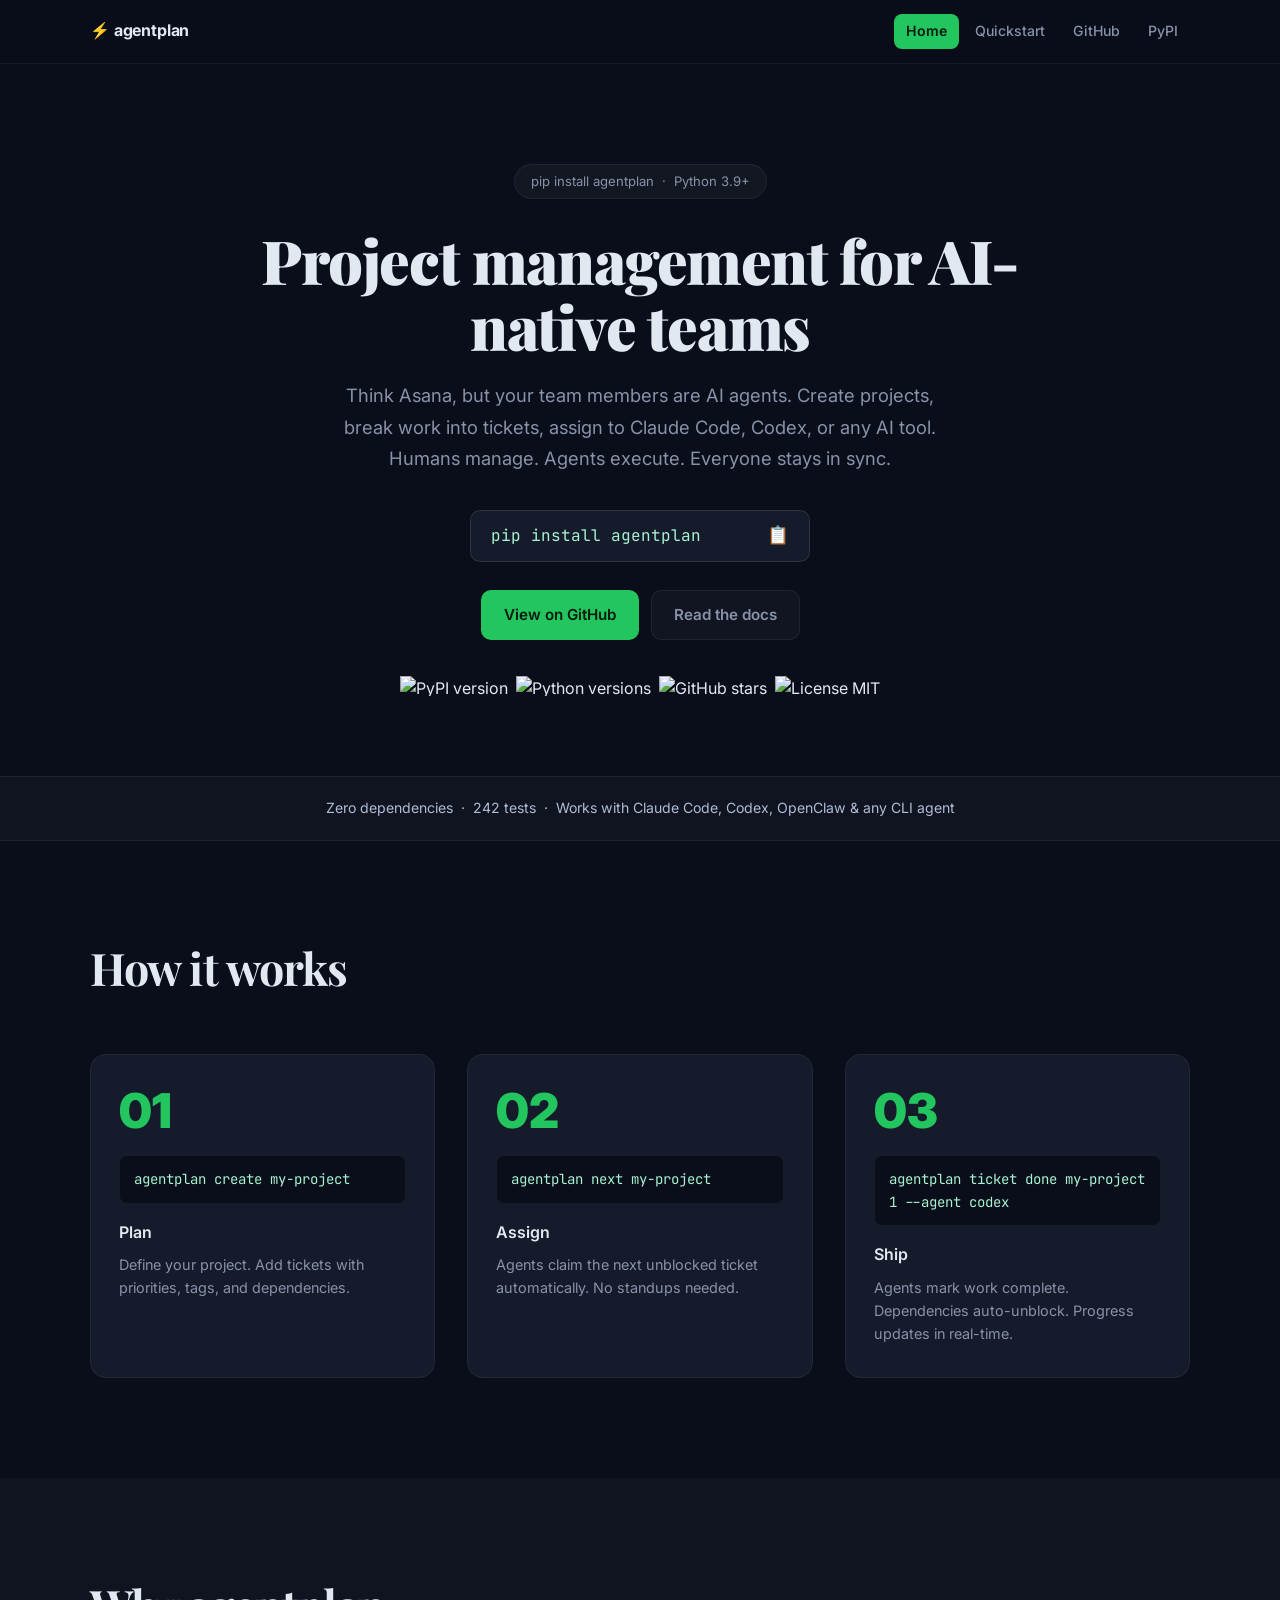
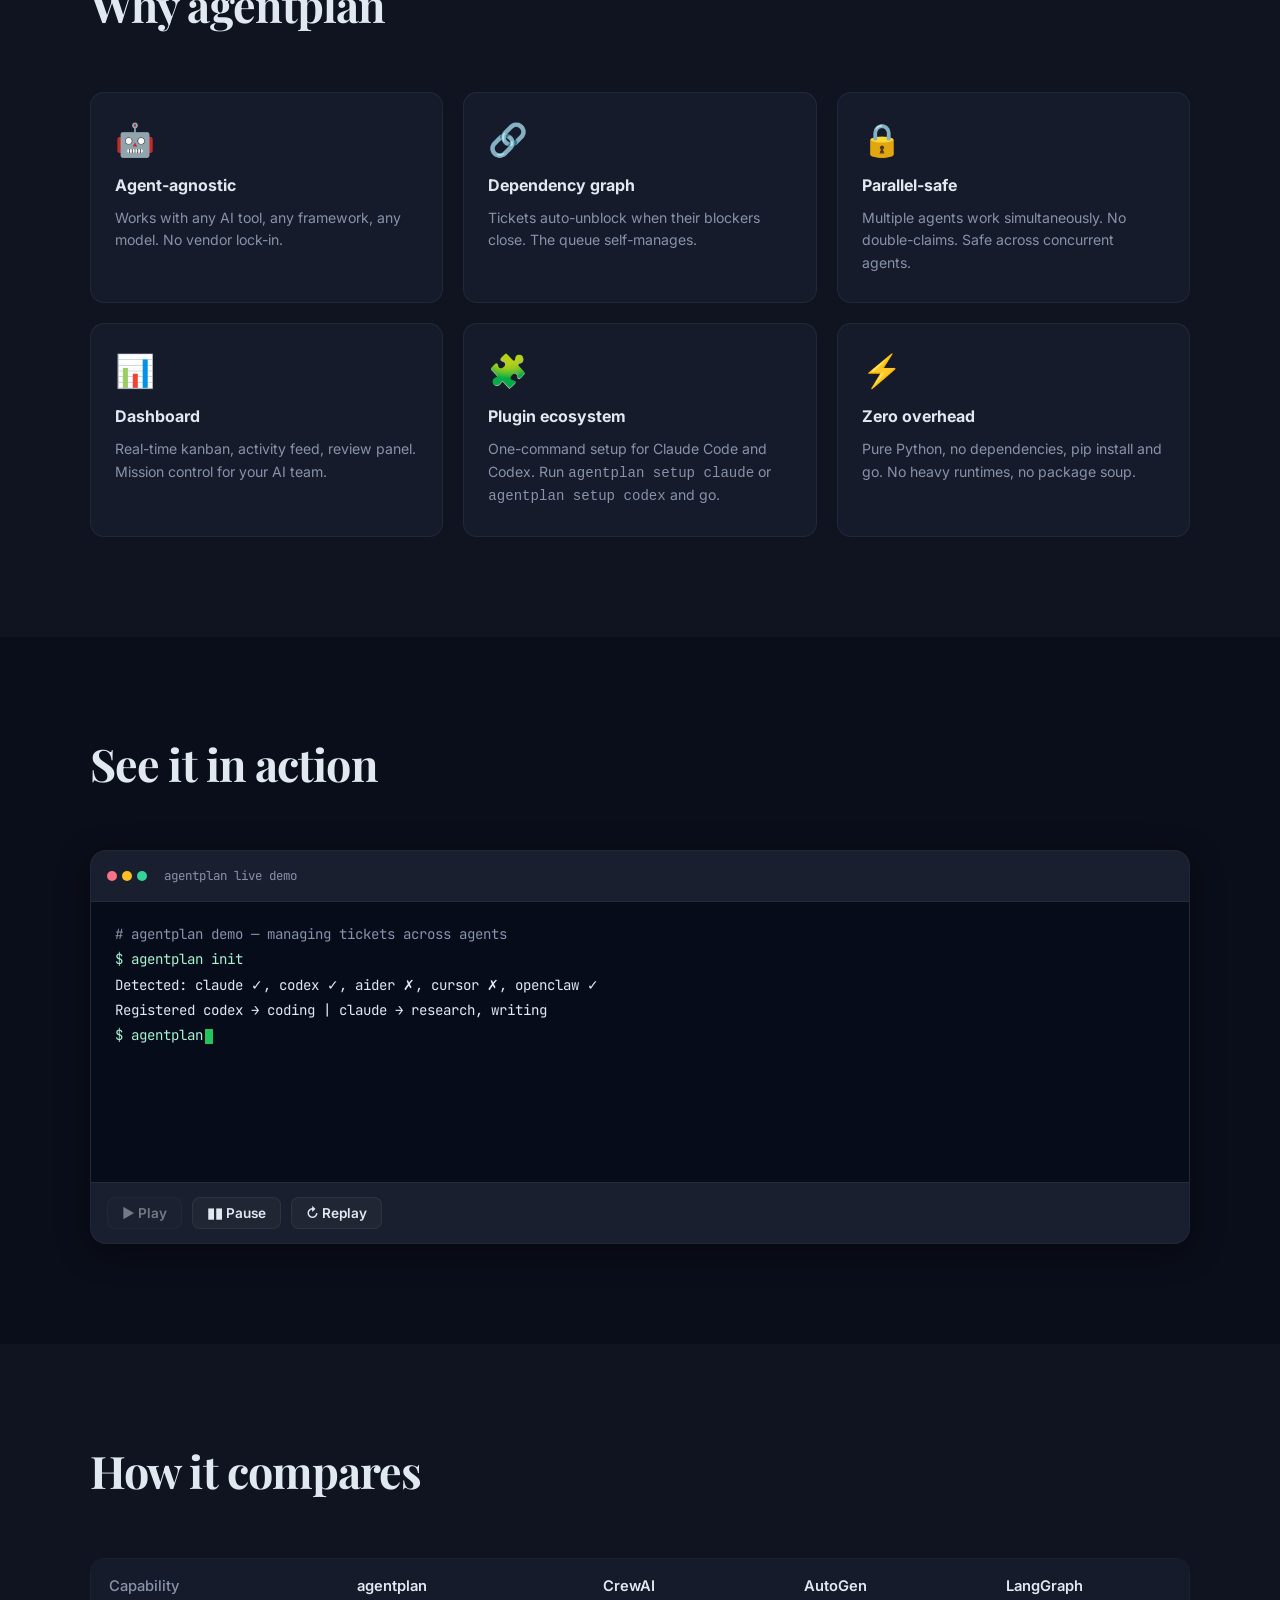
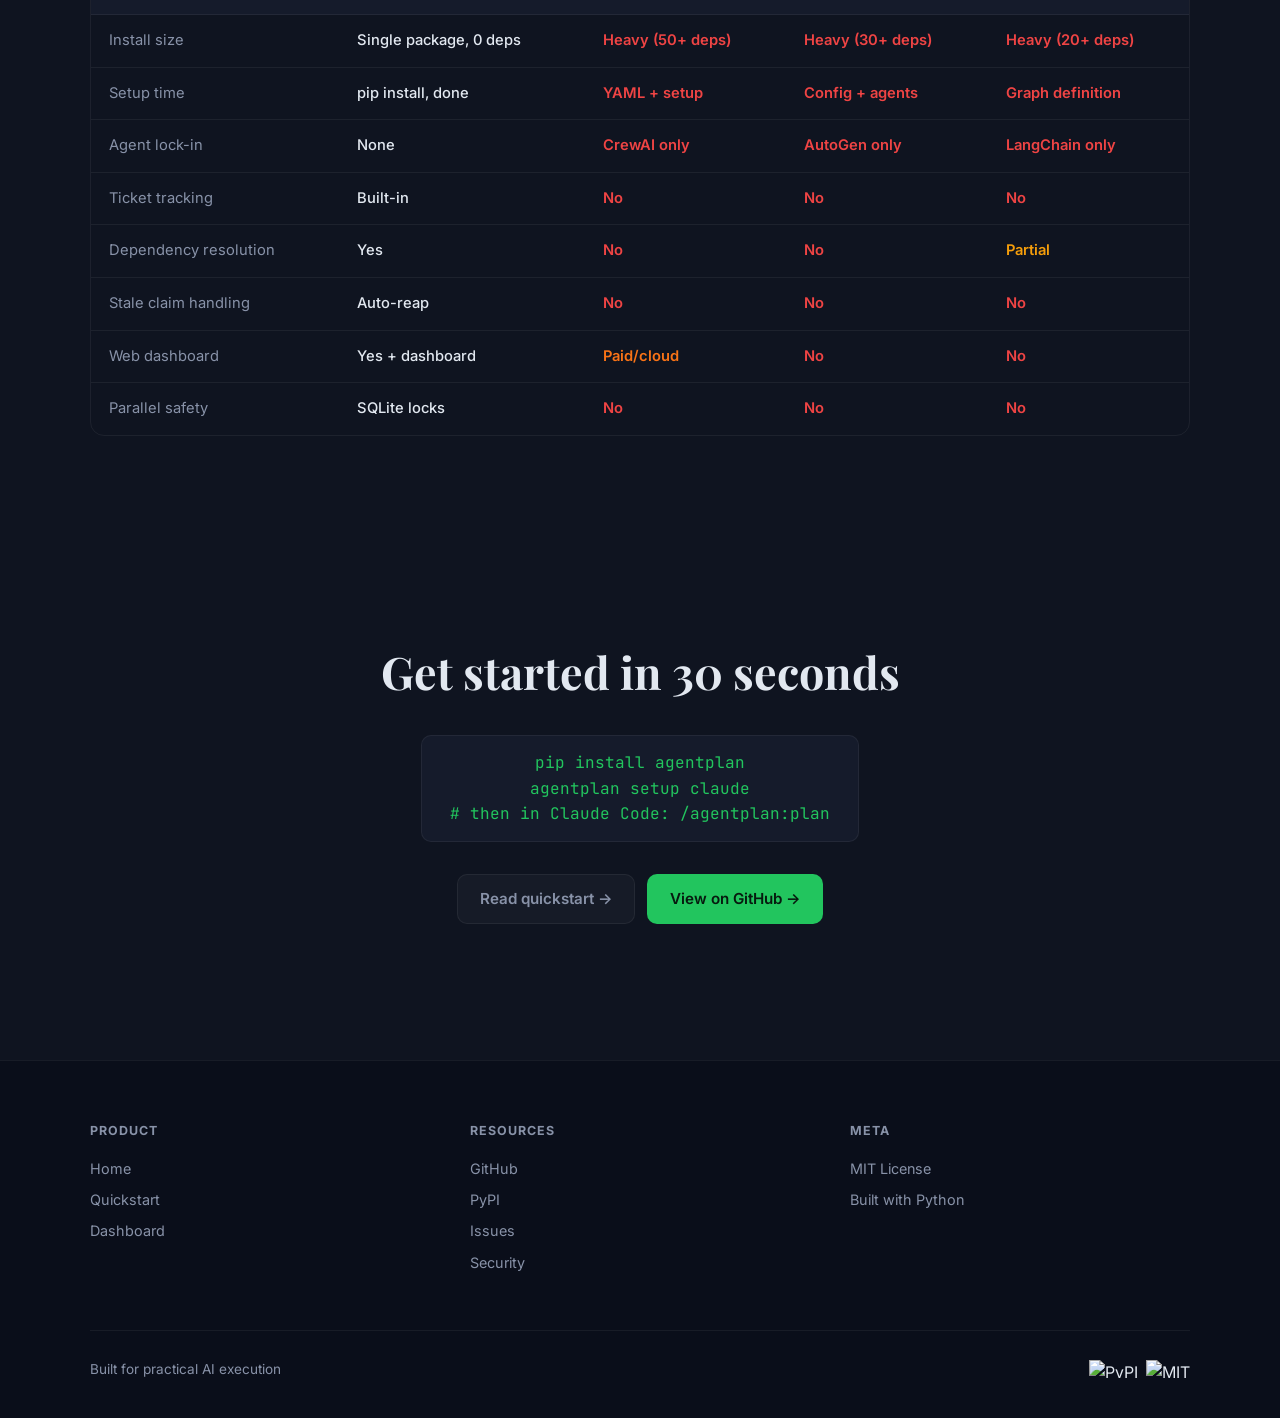
==== docs/index.html @ 111fb992 "docs: remove CI/CD, Dashboard standalone, and Security sections Tighten homepage by removing Ship to" ====
<!doctype html>
<html lang="en">
<head>
  <meta charset="UTF-8" />
  <meta name="viewport" content="width=device-width, initial-scale=1.0" />
  <title>agentplan — Project management for AI-native teams</title>
  <meta name="description" content="Think Asana, but your team members are AI agents. Create projects, break work into tickets, assign to Claude Code, Codex, or any AI tool. Humans manage. Agents execute." />
  <link rel="preconnect" href="https://fonts.googleapis.com" />
  <link rel="preconnect" href="https://fonts.gstatic.com" crossorigin />
  <link href="https://fonts.googleapis.com/css2?family=Playfair+Display:wght@700;900&family=Inter:wght@400;500;600;700&family=JetBrains+Mono:wght@400;500&display=swap" rel="stylesheet" />
  <style>
    :root {
      --bg: #0a0e1a;
      --bg-alt: #0f1420;
      --panel: #151b2b;
      --text: #e2e8f0;
      --muted: #8892a8;
      --accent: #22c55e;
      --accent-2: #3b82f6;
      --border: rgba(255,255,255,0.06);
      --shadow: 0 8px 32px rgba(0,0,0,0.4);
    }
    * { box-sizing: border-box; margin: 0; padding: 0; }
    html { scroll-padding-top: 64px; scroll-behavior: smooth; }
    body { font-family: 'Inter', ui-sans-serif, sans-serif; background: var(--bg); color: var(--text); line-height: 1.6; }
    a { color: inherit; text-decoration: none; }
    .container { width: min(1100px, 92vw); margin: 0 auto; }

    /* NAV */
    .top-nav { position: sticky; top: 0; z-index: 50; backdrop-filter: blur(12px); background: rgba(10,14,26,0.85); border-bottom: 1px solid var(--border); }
    .top-nav .container { display: flex; align-items: center; justify-content: space-between; padding: 14px 0; }
    .brand { font-family: 'Inter', ui-sans-serif, sans-serif; font-weight: 700; font-size: 1rem; letter-spacing: -0.01em; color: var(--text); }
    .nav-links { display: flex; align-items: center; gap: 4px; }
    .nav-link { font-family: 'Inter', ui-sans-serif, sans-serif; color: var(--muted); font-size: 0.88rem; font-weight: 500; padding: 6px 12px; border-radius: 8px; transition: color 0.2s, background 0.2s; }
    .nav-link:hover { color: var(--text); background: rgba(255,255,255,0.04); }
    .nav-link.is-active { color: #071a0f; background: var(--accent); font-weight: 600; }

    /* HERO */
    .hero { background: var(--bg); padding: 100px 0 80px; text-align: center; }
    .eyebrow { display: inline-block; font-family: 'Inter', ui-sans-serif, sans-serif; font-size: 0.82rem; color: var(--muted); background: rgba(255,255,255,0.04); border: 1px solid var(--border); border-radius: 999px; padding: 6px 16px; margin-bottom: 28px; }
    .hero h1 { font-family: 'Playfair Display', Georgia, serif; font-size: clamp(2.4rem, 5.5vw, 3.8rem); font-weight: 900; line-height: 1.1; letter-spacing: -0.02em; max-width: 800px; margin: 0 auto 20px; }
    .hero .lead { font-size: clamp(1rem, 2vw, 1.15rem); color: var(--muted); max-width: 620px; margin: 0 auto 36px; line-height: 1.7; }
    .actions { display: flex; gap: 12px; justify-content: center; flex-wrap: wrap; margin-bottom: 36px; }
    .btn { font-family: 'Inter', ui-sans-serif, sans-serif; display: inline-flex; align-items: center; gap: 8px; padding: 12px 22px; border-radius: 10px; font-weight: 600; font-size: 0.95rem; border: 1px solid transparent; transition: transform 0.15s, filter 0.15s, background 0.15s; cursor: pointer; }
    .btn-primary { background: var(--accent); color: #071a0f; }
    .btn-primary:hover { transform: translateY(-1px); filter: brightness(1.08); }
    .btn-ghost { border-color: var(--border); color: var(--muted); background: rgba(255,255,255,0.03); }
    .btn-ghost:hover { color: var(--text); border-color: rgba(255,255,255,0.15); }
    .badges { display: flex; gap: 8px; justify-content: center; flex-wrap: wrap; }
    .badges img { height: 20px; }

    /* TRUST BAR */
    .trust-bar { background: var(--bg-alt); border-top: 1px solid var(--border); border-bottom: 1px solid var(--border); padding: 20px 0; text-align: center; }
    .trust-bar p { font-family: 'Inter', ui-sans-serif, sans-serif; color: #b0bcd4; font-size: 0.88rem; }

    /* SECTIONS */
    .section { padding: 100px 0; }
    .section-alt { background: var(--bg-alt); }
    .section-heading { font-family: 'Playfair Display', Georgia, serif; font-size: clamp(2rem, 4vw, 2.8rem); font-weight: 700; line-height: 1.2; letter-spacing: -0.02em; margin-bottom: 60px; }

    /* HOW IT WORKS */
    .steps { display: grid; grid-template-columns: repeat(3, 1fr); gap: 32px; }
    .step { background: var(--panel); border: 1px solid var(--border); border-radius: 16px; padding: 32px 28px 32px; }
    .step-number { font-family: 'Inter', ui-sans-serif, sans-serif; font-size: 3rem; font-weight: 900; color: var(--accent); line-height: 1; margin-bottom: 20px; }
    .step-code { font-family: 'JetBrains Mono', monospace; font-size: 14px; background: var(--bg); border: 1px solid var(--border); border-radius: 8px; padding: 12px 14px; color: #a7f3d0; margin-bottom: 16px; overflow-x: auto; word-break: break-all; }
    .step h3 { font-family: 'Inter', ui-sans-serif, sans-serif; font-size: 1rem; font-weight: 600; margin-bottom: 8px; }
    .step p { font-family: 'Inter', ui-sans-serif, sans-serif; font-size: 0.9rem; color: var(--muted); line-height: 1.6; }

    /* FEATURES */
    .features { display: grid; grid-template-columns: repeat(3, 1fr); gap: 20px; }
    .feature-card { background: var(--panel); border: 1px solid var(--border); border-radius: 14px; padding: 28px 24px; transition: border-color 0.2s; }
    .feature-card:hover { border-color: rgba(255,255,255,0.12); }
    .feature-icon { font-size: 2rem; margin-bottom: 14px; display: block; line-height: 1.2; }
    .feature-card h3 { font-family: 'Inter', ui-sans-serif, sans-serif; font-size: 1rem; font-weight: 700; margin-bottom: 8px; }
    .feature-card p { font-family: 'Inter', ui-sans-serif, sans-serif; font-size: 0.88rem; color: var(--muted); line-height: 1.6; }

    /* CLI BLOCK */
    .cli-block { background: var(--panel); border: 1px solid var(--border); border-radius: 16px; overflow: hidden; box-shadow: var(--shadow); }
    .cli-topbar { display: flex; align-items: center; gap: 7px; padding: 12px 16px; border-bottom: 1px solid var(--border); background: rgba(255,255,255,0.02); }
    .cli-dot { width: 10px; height: 10px; border-radius: 50%; }
    .cli-dot:nth-child(1) { background: #fb7185; }
    .cli-dot:nth-child(2) { background: #fbbf24; }
    .cli-dot:nth-child(3) { background: #34d399; }
    .cli-label { font-family: 'JetBrains Mono', monospace; font-size: 0.78rem; color: var(--muted); margin-left: 4px; }
    .cli-body { padding: 28px 32px; font-family: 'JetBrains Mono', monospace; font-size: 0.88rem; line-height: 1.9; overflow-x: auto; }
    .cli-line { display: block; }
    .cli-prompt { color: var(--accent); }
    .cli-cmd { color: var(--text); }
    .cli-out { color: var(--muted); }
    .cli-success { color: var(--accent); }

    /* TABLE */
    .table-wrap { border: 1px solid var(--border); border-radius: 14px; overflow: hidden; overflow-x: auto; }
    table { font-family: 'Inter', ui-sans-serif, sans-serif; width: 100%; border-collapse: collapse; min-width: 700px; font-size: 0.92rem; }
    thead th { background: var(--panel); padding: 16px 18px; text-align: left; font-weight: 600; color: var(--text); border-bottom: 1px solid var(--border); }
    thead th:first-child { color: var(--muted); font-weight: 500; }
    tbody td { padding: 14px 18px; border-bottom: 1px solid var(--border); color: var(--muted); }
    tbody tr:last-child td { border-bottom: none; }
    tbody td:nth-child(2) { color: var(--text); font-weight: 500; }
    .check { color: #22c55e; font-weight: 700; }
    .cross { color: #ef4444; font-weight: 600; }
    .partial { color: #f59e0b; font-weight: 600; }

    /* CTA */
    .cta-section { background: var(--bg-alt); text-align: center; padding: 100px 0; }
    .cta-section h2 { font-family: 'Playfair Display', Georgia, serif; font-size: clamp(2rem, 4vw, 2.8rem); font-weight: 700; margin-bottom: 28px; }
    .cta-pip { display: inline-block; font-family: 'JetBrains Mono', monospace; font-size: 1rem; background: var(--panel); border: 1px solid var(--border); border-radius: 10px; padding: 14px 28px; color: var(--accent); margin-bottom: 32px; }

    /* FOOTER */
    footer { background: var(--bg); border-top: 1px solid var(--border); padding: 60px 0 40px; }
    .footer-grid { display: grid; grid-template-columns: repeat(3, 1fr); gap: 40px; margin-bottom: 48px; }
    .footer-col h4 { font-family: 'Inter', ui-sans-serif, sans-serif; font-size: 0.78rem; font-weight: 700; color: var(--muted); text-transform: uppercase; letter-spacing: 0.08em; margin-bottom: 16px; }
    .footer-col a { font-family: 'Inter', ui-sans-serif, sans-serif; display: block; font-size: 0.9rem; color: var(--muted); margin-bottom: 8px; transition: color 0.2s; }
    .footer-col a:hover { color: var(--text); }
    .footer-bottom { border-top: 1px solid var(--border); padding-top: 28px; display: flex; align-items: center; justify-content: space-between; flex-wrap: wrap; gap: 16px; }
    .footer-bottom p { font-family: 'Inter', ui-sans-serif, sans-serif; font-size: 0.85rem; color: var(--muted); }
    .footer-badges { display: flex; gap: 8px; flex-wrap: wrap; }
    .footer-badges img { height: 18px; }

    /* TERMINAL */
    .terminal-demo-card { border: 1px solid var(--border); border-radius: 16px; overflow: hidden; background: var(--panel); box-shadow: var(--shadow); }
    .terminal-topbar { display: flex; align-items: center; gap: 8px; padding: 12px 16px; border-bottom: 1px solid var(--border); background: rgba(255,255,255,0.02); }
    .terminal-dots span { width: 10px; height: 10px; border-radius: 50%; display: inline-block; margin-right: 5px; }
    .terminal-dots span:nth-child(1) { background: #fb7185; }
    .terminal-dots span:nth-child(2) { background: #fbbf24; }
    .terminal-dots span:nth-child(3) { background: #34d399; }
    .terminal-label { font-family: 'JetBrains Mono', monospace; font-size: 0.78rem; color: var(--muted); margin-left: 4px; }
    .terminal-screen { min-height: 280px; max-height: 400px; overflow: auto; padding: 20px 24px; font-family: 'JetBrains Mono', monospace; font-size: 0.88rem; line-height: 1.8; background: #070c1b; color: var(--text); }
    .term-line { white-space: pre-wrap; word-break: break-word; }
    .term-command { color: #a7f3d0; }
    .term-output { color: var(--text); }
    .term-muted { color: var(--muted); }
    .cursor { display: inline-block; width: 8px; height: 1.05em; margin-left: 2px; vertical-align: text-bottom; background: var(--accent); animation: blink 1s step-end infinite; }
    @keyframes blink { 50% { opacity: 0; } }
    .demo-controls { display: flex; gap: 10px; padding: 14px 16px; border-top: 1px solid var(--border); background: rgba(255,255,255,0.02); }
    .demo-controls button { border: 1px solid var(--border); background: rgba(255,255,255,0.03); color: var(--text); border-radius: 8px; padding: 7px 14px; font-family: 'Inter', sans-serif; font-size: 0.85rem; font-weight: 600; cursor: pointer; transition: background 0.2s; }
    .demo-controls button:hover { background: rgba(255,255,255,0.07); }
    .demo-controls button[disabled] { opacity: 0.45; cursor: not-allowed; }

    /* RESPONSIVE */
    @media (max-width: 900px) {
      .steps { grid-template-columns: 1fr; }
      .features { grid-template-columns: repeat(2, 1fr); }
      .footer-grid { grid-template-columns: 1fr 1fr; }
    }
    @media (max-width: 640px) {
      .top-nav .container { flex-direction: column; align-items: flex-start; gap: 10px; }
      .features { grid-template-columns: 1fr; }
      .footer-grid { grid-template-columns: 1fr; }
      .btn { width: 100%; justify-content: center; }
      .actions { flex-direction: column; align-items: center; }
      .cli-body { padding: 16px; font-size: 0.78rem; }
    }
  </style>
</head>
<body>

  <nav class="top-nav" aria-label="Primary">
    <div class="container">
      <a class="brand" href="index.html">⚡ agentplan</a>
      <div class="nav-links">
        <a class="nav-link is-active" href="index.html" aria-current="page">Home</a>
        <a class="nav-link" href="quickstart.html">Quickstart</a>
        <a class="nav-link" href="https://github.com/fraction12/agentplan" target="_blank" rel="noopener">GitHub</a>
        <a class="nav-link" href="https://pypi.org/project/agentplan/" target="_blank" rel="noopener">PyPI</a>
      </div>
    </div>
  </nav>

  <section class="hero">
    <div class="container">
      <div class="eyebrow">pip install agentplan &nbsp;·&nbsp; Python 3.9+</div>
      <h1>Project management for AI-native teams</h1>
      <p class="lead">Think Asana, but your team members are AI agents. Create projects, break work into tickets, assign to Claude Code, Codex, or any AI tool. Humans manage. Agents execute. Everyone stays in sync.</p>
      <div class="pip-install-wrap" style="margin: 0 auto 28px; display:inline-flex; align-items:center; background:#151b2b; border:1px solid rgba(255,255,255,0.1); border-radius:10px; padding:12px 20px; gap:14px; font-family:'JetBrains Mono',monospace; font-size:1rem; color:#a7f3d0; max-width:340px; width:100%;">
        <span style="flex:1; text-align:left;">pip install agentplan</span>
        <button onclick="(async()=>{try{await navigator.clipboard.writeText('pip install agentplan');this.innerHTML='✓';setTimeout(()=>this.innerHTML='&#128203;',1500)}catch(e){}})()" title="Copy to clipboard" style="background:none;border:none;cursor:pointer;font-size:1.1rem;color:#8892a8;padding:0;line-height:1;transition:color 0.2s;" onmouseover="this.style.color='#e2e8f0'" onmouseout="this.style.color='#8892a8'">&#128203;</button>
      </div>
      <div class="actions">
        <a class="btn btn-primary" href="https://github.com/fraction12/agentplan" target="_blank" rel="noopener">View on GitHub</a>
        <a class="btn btn-ghost" href="quickstart.html">Read the docs</a>
      </div>
      <div class="badges">
        <img src="https://img.shields.io/pypi/v/agentplan?style=flat-square&color=22c55e" alt="PyPI version" />
        <img src="https://img.shields.io/pypi/pyversions/agentplan?style=flat-square" alt="Python versions" />
        <img src="https://img.shields.io/github/stars/fraction12/agentplan?style=flat-square" alt="GitHub stars" />
        <img src="https://img.shields.io/github/license/fraction12/agentplan?style=flat-square" alt="License MIT" />
      </div>
    </div>
  </section>

  <div class="trust-bar">
    <div class="container">
      <p>Zero dependencies &nbsp;·&nbsp; 242 tests &nbsp;·&nbsp; Works with Claude Code, Codex, OpenClaw &amp; any CLI agent</p>
    </div>
  </div>

  <section class="section">
    <div class="container">
      <h2 class="section-heading">How it works</h2>
      <div class="steps">
        <div class="step">
          <div class="step-number">01</div>
          <div class="step-code">agentplan create my-project</div>
          <h3>Plan</h3>
          <p>Define your project. Add tickets with priorities, tags, and dependencies.</p>
        </div>
        <div class="step">
          <div class="step-number">02</div>
          <div class="step-code">agentplan next my-project</div>
          <h3>Assign</h3>
          <p>Agents claim the next unblocked ticket automatically. No standups needed.</p>
        </div>
        <div class="step">
          <div class="step-number">03</div>
          <div class="step-code">agentplan ticket done my-project 1 --agent codex</div>
          <h3>Ship</h3>
          <p>Agents mark work complete. Dependencies auto-unblock. Progress updates in real-time.</p>
        </div>
      </div>
    </div>
  </section>

  <section class="section section-alt">
    <div class="container">
      <h2 class="section-heading">Why agentplan</h2>
      <div class="features">
        <div class="feature-card">
          <span class="feature-icon">🤖</span>
          <h3>Agent-agnostic</h3>
          <p>Works with any AI tool, any framework, any model. No vendor lock-in.</p>
        </div>
        <div class="feature-card">
          <span class="feature-icon">🔗</span>
          <h3>Dependency graph</h3>
          <p>Tickets auto-unblock when their blockers close. The queue self-manages.</p>
        </div>
        <div class="feature-card">
          <span class="feature-icon">🔒</span>
          <h3>Parallel-safe</h3>
          <p>Multiple agents work simultaneously. No double-claims. Safe across concurrent agents.</p>
        </div>
        <div class="feature-card">
          <span class="feature-icon">📊</span>
          <h3>Dashboard</h3>
          <p>Real-time kanban, activity feed, review panel. Mission control for your AI team.</p>
        </div>
        <div class="feature-card">
          <span class="feature-icon">🧩</span>
          <h3>Plugin ecosystem</h3>
          <p>One-command setup for Claude Code and Codex. Run <code>agentplan setup claude</code> or <code>agentplan setup codex</code> and go.</p>
        </div>
        <div class="feature-card">
          <span class="feature-icon">⚡</span>
          <h3>Zero overhead</h3>
          <p>Pure Python, no dependencies, pip install and go. No heavy runtimes, no package soup.</p>
        </div>
      </div>
    </div>
  </section>

  <section id="demo" class="section">
    <div class="container">
      <h2 class="section-heading">See it in action</h2>
      <div class="terminal-demo-card">
        <div class="terminal-topbar">
          <div class="terminal-dots" aria-hidden="true"><span></span><span></span><span></span></div>
          <span class="terminal-label">agentplan live demo</span>
        </div>
        <div id="demo-terminal" class="terminal-screen" role="log" aria-live="polite" aria-label="Animated terminal demo"></div>
        <div class="demo-controls" aria-label="Terminal demo controls">
          <button id="demo-play" type="button">&#9654; Play</button>
          <button id="demo-pause" type="button" disabled>&#9646;&#9646; Pause</button>
          <button id="demo-replay" type="button">&#8635; Replay</button>
        </div>
      </div>
    </div>
  </section>


  <section class="section section-alt">
    <div class="container">
      <h2 class="section-heading">How it compares</h2>
      <div class="table-wrap">
        <table aria-label="agentplan comparison">
          <thead>
            <tr>
              <th>Capability</th>
              <th>agentplan</th>
              <th>CrewAI</th>
              <th>AutoGen</th>
              <th>LangGraph</th>
            </tr>
          </thead>
          <tbody>
            <tr><td>Install size</td><td class="check">Single package, 0 deps</td><td class="cross">Heavy (50+ deps)</td><td class="cross">Heavy (30+ deps)</td><td class="cross">Heavy (20+ deps)</td></tr>
            <tr><td>Setup time</td><td class="check">pip install, done</td><td class="cross">YAML + setup</td><td class="cross">Config + agents</td><td class="cross">Graph definition</td></tr>
            <tr><td>Agent lock-in</td><td class="check">None</td><td class="cross">CrewAI only</td><td class="cross">AutoGen only</td><td class="cross">LangChain only</td></tr>
            <tr><td>Ticket tracking</td><td class="check">Built-in</td><td class="cross">No</td><td class="cross">No</td><td class="cross">No</td></tr>
            <tr><td>Dependency resolution</td><td class="check">Yes</td><td class="cross">No</td><td class="cross">No</td><td class="partial">Partial</td></tr>
                                    <tr><td>Stale claim handling</td><td class="check">Auto-reap</td><td class="cross">No</td><td class="cross">No</td><td class="cross">No</td></tr>
            <tr><td>Web dashboard</td><td class="check">Yes + dashboard</td><td class="cross" style="color:#f97316">Paid/cloud</td><td class="cross">No</td><td class="cross">No</td></tr>
            <tr><td>Parallel safety</td><td class="check">SQLite locks</td><td class="cross">No</td><td class="cross">No</td><td class="cross">No</td></tr>
          </tbody>
        </table>
      </div>
    </div>
  </section>

  <section class="cta-section">
    <div class="container">
      <h2>Get started in 30 seconds</h2>
      <div class="cta-pip">pip install agentplan<br>agentplan setup claude<br># then in Claude Code: /agentplan:plan</div>
      <div class="actions" style="margin-top:0">
        <a class="btn btn-ghost" href="quickstart.html">Read quickstart &rarr;</a>
        <a class="btn btn-primary" href="https://github.com/fraction12/agentplan" target="_blank" rel="noopener">View on GitHub &rarr;</a>
      </div>
    </div>
  </section>

  <footer>
    <div class="container">
      <div class="footer-grid">
        <div class="footer-col">
          <h4>Product</h4>
          <a href="index.html">Home</a>
          <a href="quickstart.html">Quickstart</a>
          <a href="#dashboard">Dashboard</a>
        </div>
        <div class="footer-col">
          <h4>Resources</h4>
          <a href="https://github.com/fraction12/agentplan" target="_blank" rel="noopener">GitHub</a>
          <a href="https://pypi.org/project/agentplan/" target="_blank" rel="noopener">PyPI</a>
          <a href="https://github.com/fraction12/agentplan/issues" target="_blank" rel="noopener">Issues</a>
          <a href="https://github.com/fraction12/agentplan/blob/main/SECURITY.md" target="_blank" rel="noopener">Security</a>
        </div>
        <div class="footer-col">
          <h4>Meta</h4>
          <a href="https://github.com/fraction12/agentplan/blob/main/LICENSE" target="_blank" rel="noopener">MIT License</a>
          <a href="https://python.org" target="_blank" rel="noopener">Built with Python</a>
        </div>
      </div>
      <div class="footer-bottom">
        <p>Built for practical AI execution</p>
        <div class="footer-badges">
          <img src="https://img.shields.io/pypi/v/agentplan?style=flat-square&color=22c55e&labelColor=151b2b" alt="PyPI" />
          <img src="https://img.shields.io/pypi/l/agentplan?style=flat-square&color=8892a8&labelColor=151b2b" alt="MIT" />
        </div>
      </div>
    </div>
  </footer>

  <script>
    (() => {
      const terminal = document.getElementById('demo-terminal');
      const playBtn  = document.getElementById('demo-play');
      const pauseBtn = document.getElementById('demo-pause');
      const replayBtn = document.getElementById('demo-replay');
      if (!terminal || !playBtn || !pauseBtn || !replayBtn) return;

      const demoSteps = [
        { command: 'agentplan init', output: ['Detected: claude ✓, codex ✓, aider ✗, cursor ✗, openclaw ✓', 'Registered codex → coding | claude → research, writing'] },
        { command: 'agentplan create sprint-1 --ticket "Build API" --ticket "Write tests" --ticket "Research caching"', output: ["Created project 'sprint-1' (sprint-1) with 3 ticket(s)"] },
        { command: 'agentplan ticket edit sprint-1 1 --priority high --tag backend', output: ['Updated ticket #1.'] },
        { command: 'agentplan ticket edit sprint-1 3 --tag research', output: ['Updated ticket #3.'] },
        { command: 'agentplan next sprint-1', output: ['Next ticket: #1 Build API (priority: high)'] },
        { command: 'agentplan claim sprint-1 --agent codex --timeout 30', output: ['▶ Claimed ticket #1: Build API → in-progress (by codex, expires in 30m)'] },
        { command: 'agentplan ticket done sprint-1 1 --agent codex', output: ['✓ Ticket #1: Build API → done (by codex)'], success: true },
        { command: 'agentplan ticket note sprint-1 1 "API merged and validated"', output: ['Added note to ticket #1.'] },
        { command: 'agentplan status sprint-1', output: ['1/3 done, 0 blocked, next: [2] Write tests, [3] Research caching'] },
        { command: 'agentplan issue import sprint-1 --label agentplan --state open', output: ['Imported 3 issues from GitHub → sprint-1'] },
        { command: 'agentplan context sprint-1', output: ['Generated .agentplan.md (1.2KB) — architecture, conventions, verify command'] }
      ];

      const state = { running: false, paused: false, started: false, timer: null, observerFired: false };

      function clearTimer() { if (state.timer) { clearTimeout(state.timer); state.timer = null; } }
      function updateControls() { playBtn.disabled = state.running && !state.paused; pauseBtn.disabled = !state.running || state.paused; }

      function addLine(text, cls) {
        const d = document.createElement('div');
        d.className = 'term-line ' + cls;
        d.textContent = text;
        terminal.appendChild(d);
        terminal.scrollTop = terminal.scrollHeight;
      }

      function setPrompt(txt) {
        let p = terminal.querySelector('.term-prompt');
        if (!p) { p = document.createElement('div'); p.className = 'term-line term-command term-prompt'; terminal.appendChild(p); }
        p.textContent = txt;
        let c = p.querySelector('.cursor');
        if (!c) { c = document.createElement('span'); c.className = 'cursor'; p.appendChild(c); }
        terminal.scrollTop = terminal.scrollHeight;
      }

      function removePrompt() { const p = terminal.querySelector('.term-prompt'); if (p) p.remove(); }
      function wait(ms) { return new Promise(res => { state.timer = setTimeout(() => { state.timer = null; res(); }, ms); }); }

      async function waitWhilePaused() { while (state.paused && state.running) await wait(120); }

      async function typeCommand(cmd) {
        setPrompt('$ ');
        for (const ch of cmd) {
          await waitWhilePaused();
          if (!state.running) return false;
          const p = terminal.querySelector('.term-prompt');
          if (!p) return false;
          const c = p.querySelector('.cursor');
          p.firstChild.textContent += ch;
          if (c) p.appendChild(c);
          await wait(18 + Math.random() * 28);
        }
        await wait(200);
        return true;
      }

      async function runDemo() {
        if (state.running) return;
        state.running = true; state.paused = false; state.started = true;
        updateControls();
        addLine('# agentplan demo — managing tickets across agents', 'term-muted');
        for (const step of demoSteps) {
          await waitWhilePaused();
          if (!state.running) return;
          const ok = await typeCommand(step.command);
          if (!ok) return;
          removePrompt();
          addLine('$ ' + step.command, 'term-command');
          for (const line of step.output) {
            await waitWhilePaused();
            if (!state.running) return;
            await wait(160);
            addLine(line, step.success ? 'term-command' : 'term-output');
          }
          await wait(380);
        }
        setPrompt('$ ');
        state.running = false; state.paused = false;
        updateControls();
      }

      playBtn.addEventListener('click', () => {
        if (state.running && state.paused) { state.paused = false; updateControls(); return; }
        if (!state.running) runDemo();
      });
      pauseBtn.addEventListener('click', () => { if (state.running) { state.paused = true; updateControls(); } });
      replayBtn.addEventListener('click', () => { clearTimer(); state.running = false; state.paused = false; terminal.innerHTML = ''; updateControls(); runDemo(); });

      const obs = new IntersectionObserver(entries => {
        entries.forEach(e => { if (e.isIntersecting && !state.observerFired && !state.started) { state.observerFired = true; runDemo(); } });
      }, { threshold: 0.4 });
      obs.observe(terminal);
      updateControls();
      // Auto-play on load
      setTimeout(() => { if (!state.started) runDemo(); }, 600);
    })();
  </script>
</body>
</html>
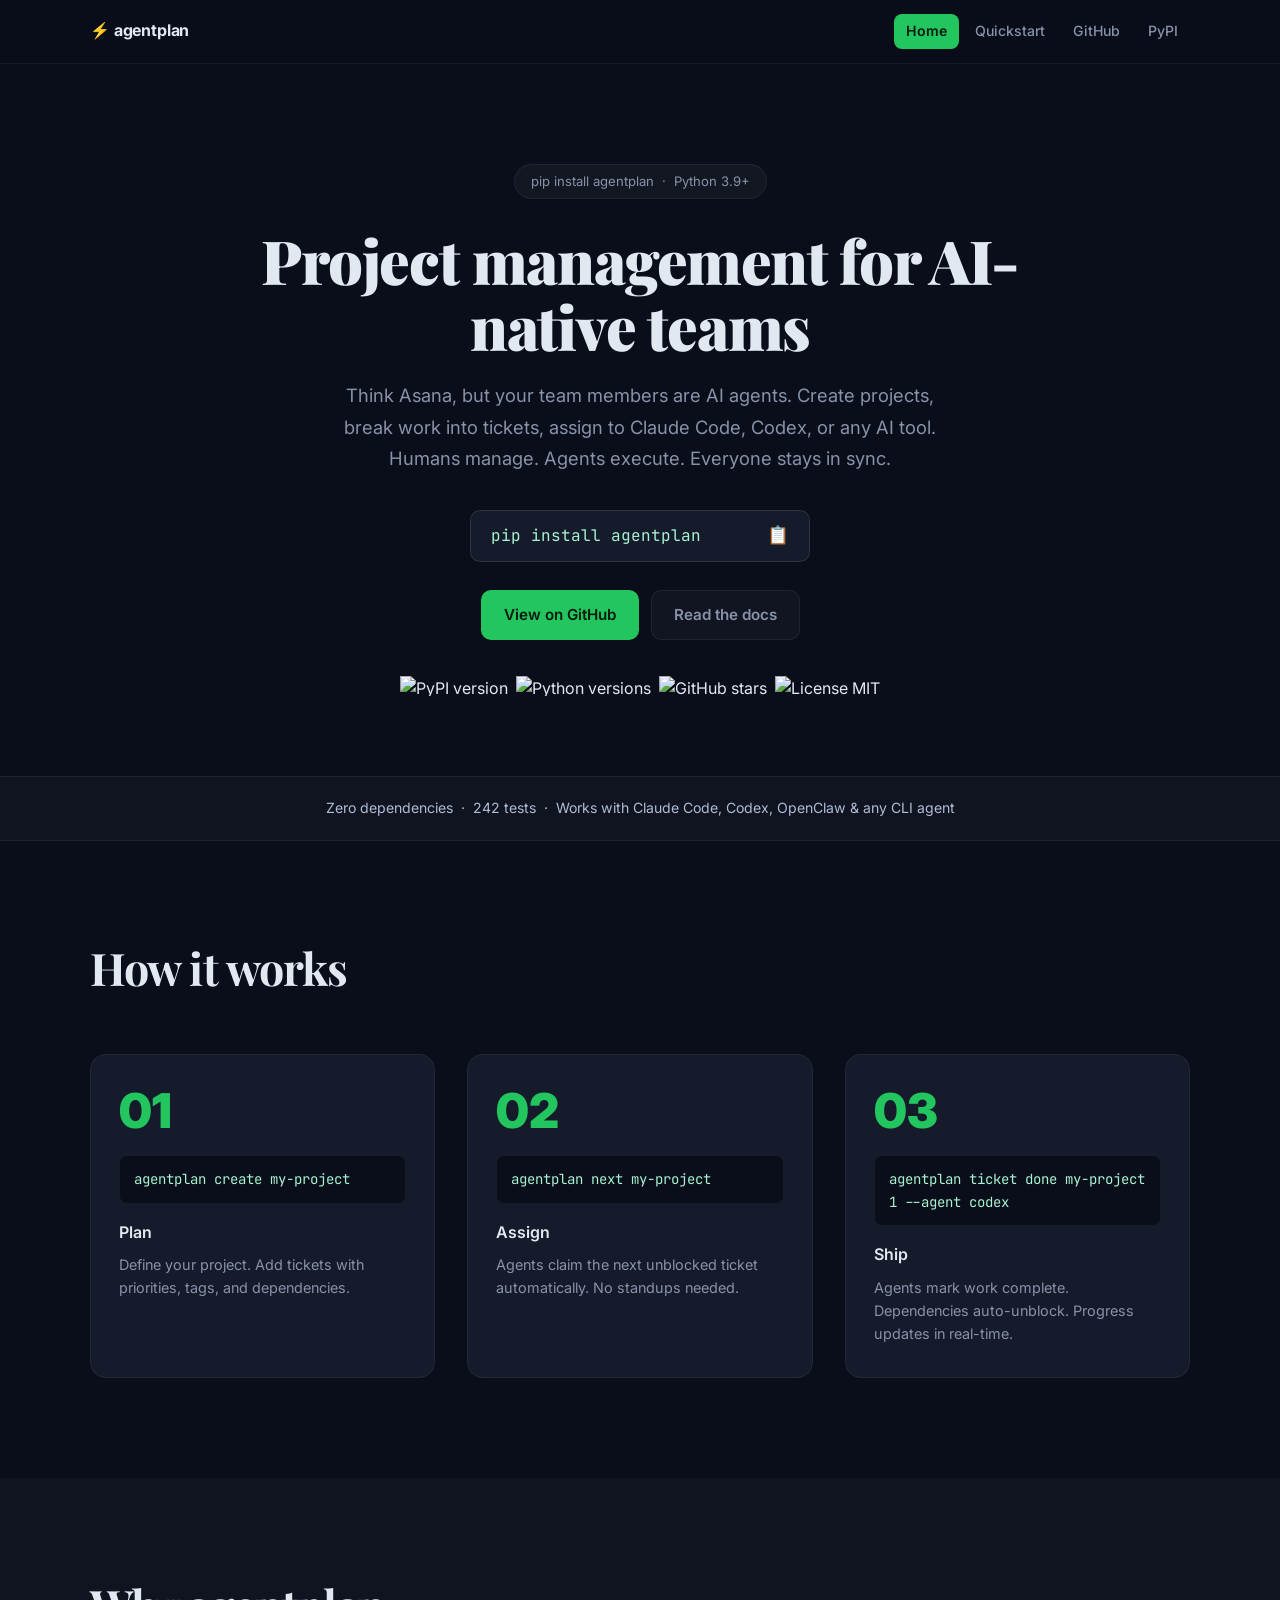
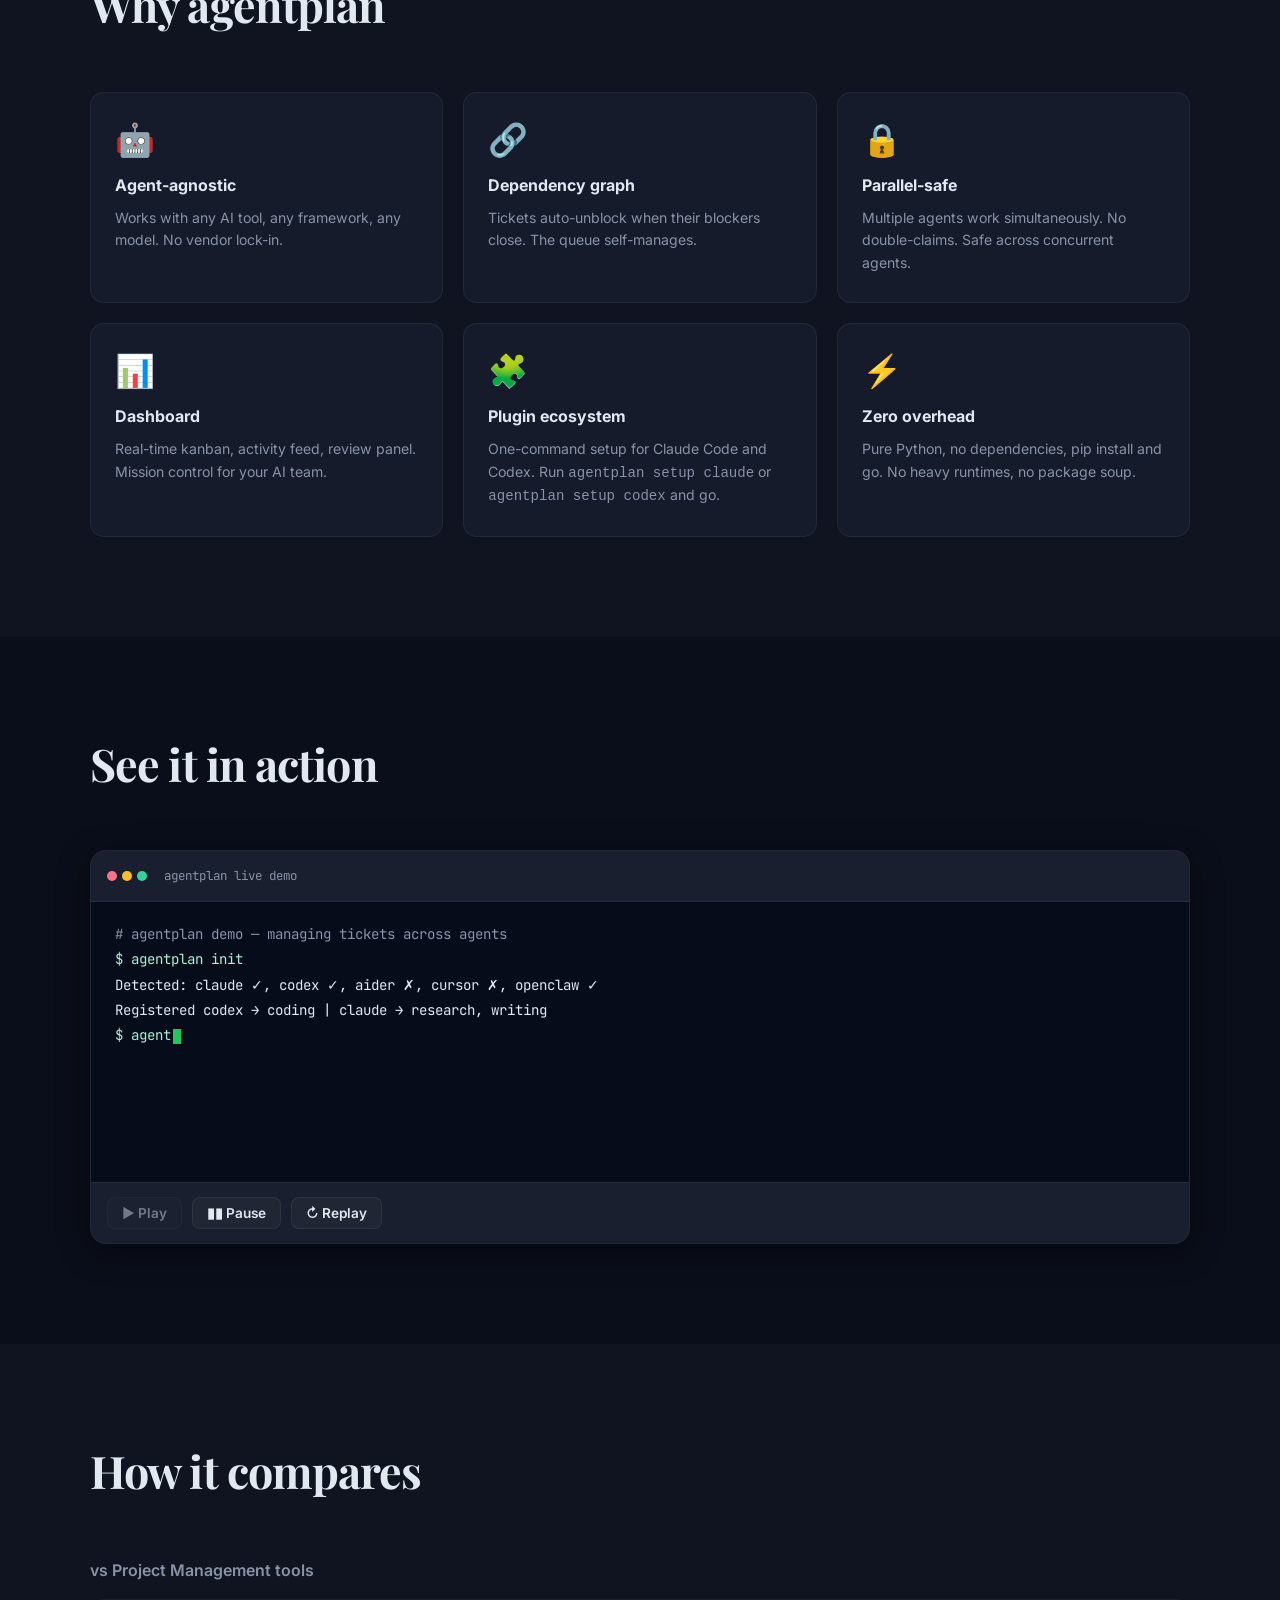
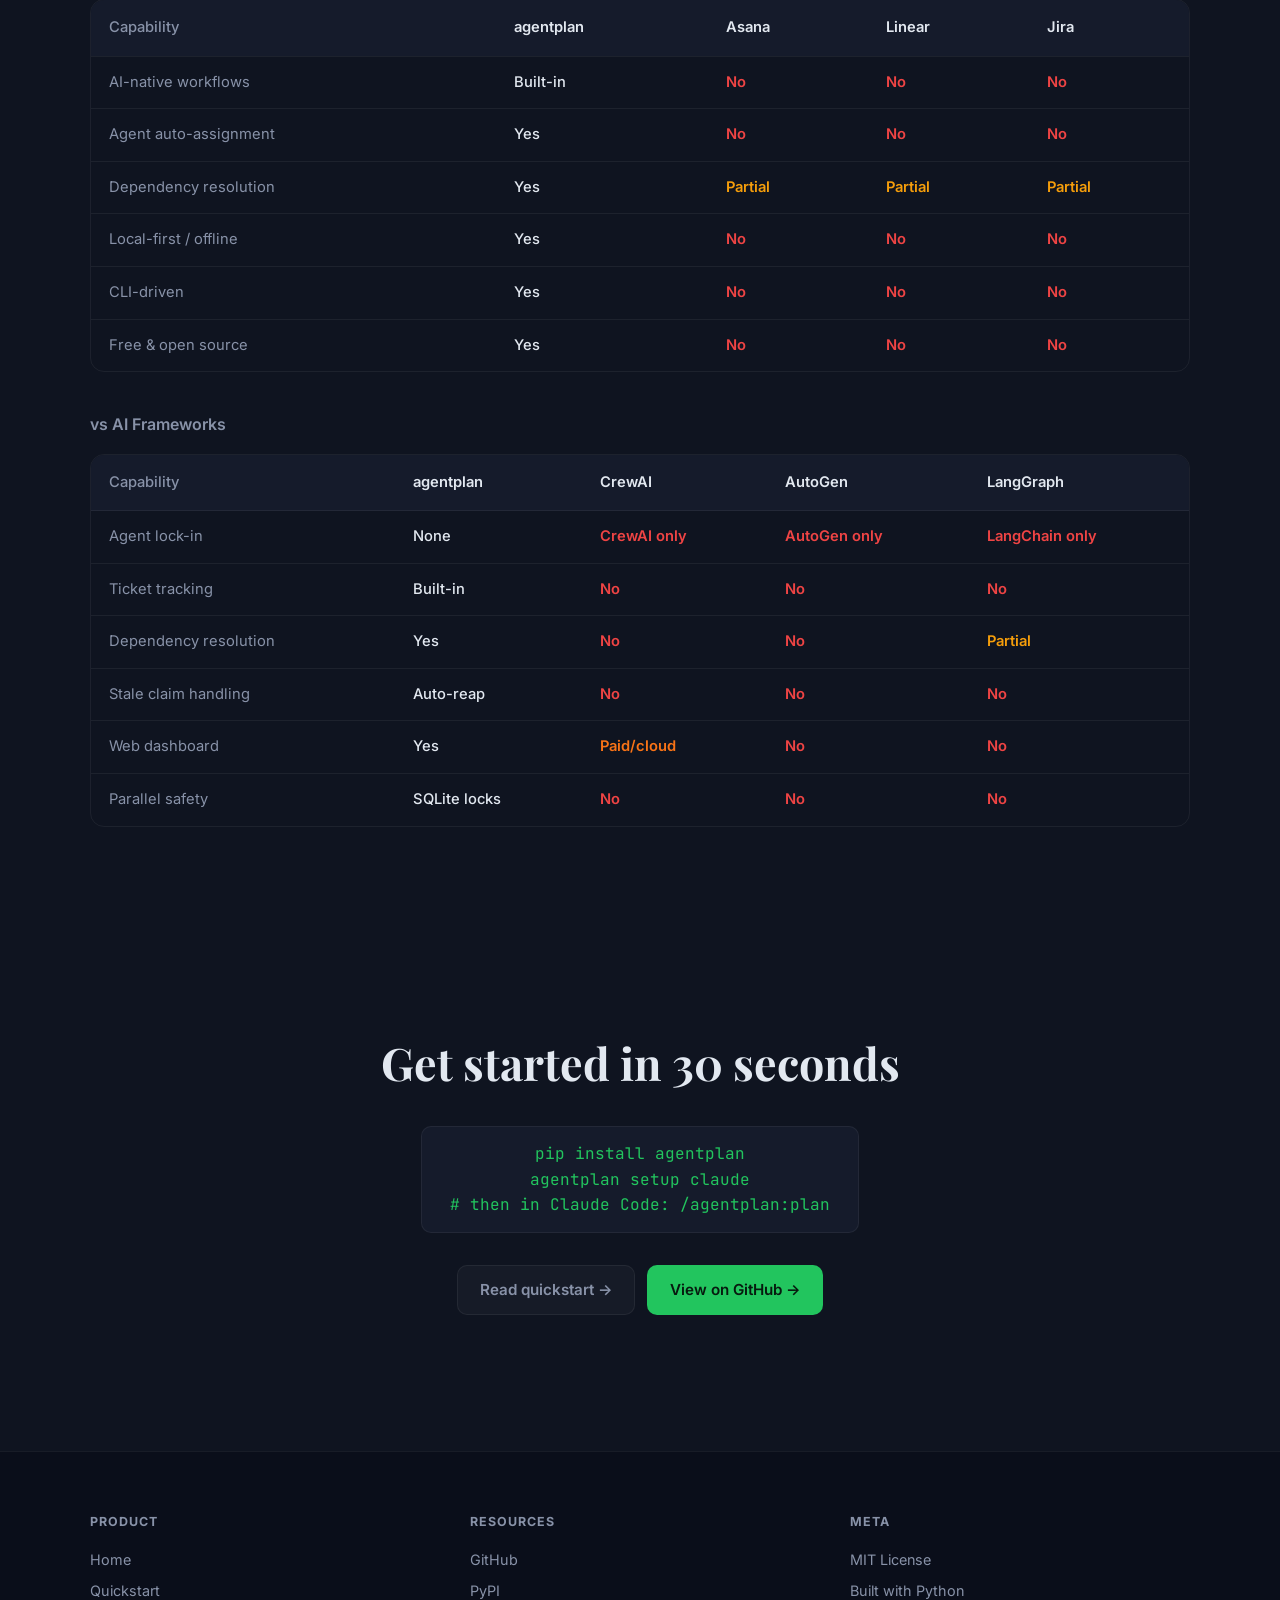
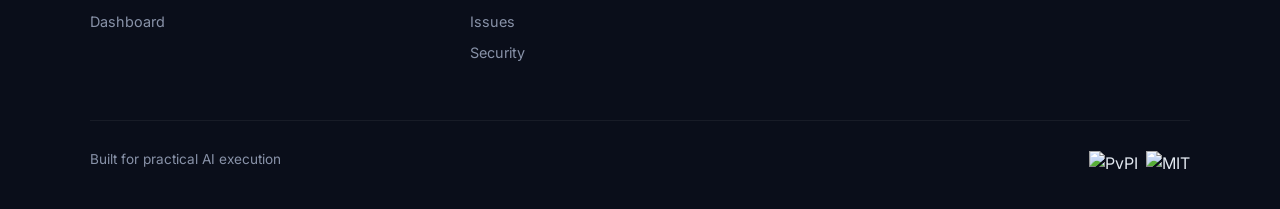
==== commit b8f2c222: "docs: add PM tools comparison table, trim AI frameworks table Add new comparison table vs Asana/Line" ====
--- a/docs/index.html
+++ b/docs/index.html
@@ -281,8 +281,31 @@
   <section class="section section-alt">
     <div class="container">
       <h2 class="section-heading">How it compares</h2>
+      <h3 style="font-family:'Inter',ui-sans-serif,sans-serif;font-size:1rem;font-weight:600;color:var(--muted);margin-bottom:16px;">vs Project Management tools</h3>
+      <div class="table-wrap" style="margin-bottom:40px;">
+        <table aria-label="agentplan vs PM tools">
+          <thead>
+            <tr>
+              <th>Capability</th>
+              <th>agentplan</th>
+              <th>Asana</th>
+              <th>Linear</th>
+              <th>Jira</th>
+            </tr>
+          </thead>
+          <tbody>
+            <tr><td>AI-native workflows</td><td class="check">Built-in</td><td class="cross">No</td><td class="cross">No</td><td class="cross">No</td></tr>
+            <tr><td>Agent auto-assignment</td><td class="check">Yes</td><td class="cross">No</td><td class="cross">No</td><td class="cross">No</td></tr>
+            <tr><td>Dependency resolution</td><td class="check">Yes</td><td class="partial">Partial</td><td class="partial">Partial</td><td class="partial">Partial</td></tr>
+            <tr><td>Local-first / offline</td><td class="check">Yes</td><td class="cross">No</td><td class="cross">No</td><td class="cross">No</td></tr>
+            <tr><td>CLI-driven</td><td class="check">Yes</td><td class="cross">No</td><td class="cross">No</td><td class="cross">No</td></tr>
+            <tr><td>Free &amp; open source</td><td class="check">Yes</td><td class="cross">No</td><td class="cross">No</td><td class="cross">No</td></tr>
+          </tbody>
+        </table>
+      </div>
+      <h3 style="font-family:'Inter',ui-sans-serif,sans-serif;font-size:1rem;font-weight:600;color:var(--muted);margin-bottom:16px;">vs AI Frameworks</h3>
       <div class="table-wrap">
-        <table aria-label="agentplan comparison">
+        <table aria-label="agentplan vs AI frameworks">
           <thead>
             <tr>
               <th>Capability</th>
@@ -293,13 +316,11 @@
             </tr>
           </thead>
           <tbody>
-            <tr><td>Install size</td><td class="check">Single package, 0 deps</td><td class="cross">Heavy (50+ deps)</td><td class="cross">Heavy (30+ deps)</td><td class="cross">Heavy (20+ deps)</td></tr>
-            <tr><td>Setup time</td><td class="check">pip install, done</td><td class="cross">YAML + setup</td><td class="cross">Config + agents</td><td class="cross">Graph definition</td></tr>
             <tr><td>Agent lock-in</td><td class="check">None</td><td class="cross">CrewAI only</td><td class="cross">AutoGen only</td><td class="cross">LangChain only</td></tr>
             <tr><td>Ticket tracking</td><td class="check">Built-in</td><td class="cross">No</td><td class="cross">No</td><td class="cross">No</td></tr>
             <tr><td>Dependency resolution</td><td class="check">Yes</td><td class="cross">No</td><td class="cross">No</td><td class="partial">Partial</td></tr>
-                                    <tr><td>Stale claim handling</td><td class="check">Auto-reap</td><td class="cross">No</td><td class="cross">No</td><td class="cross">No</td></tr>
-            <tr><td>Web dashboard</td><td class="check">Yes + dashboard</td><td class="cross" style="color:#f97316">Paid/cloud</td><td class="cross">No</td><td class="cross">No</td></tr>
+            <tr><td>Stale claim handling</td><td class="check">Auto-reap</td><td class="cross">No</td><td class="cross">No</td><td class="cross">No</td></tr>
+            <tr><td>Web dashboard</td><td class="check">Yes</td><td class="cross" style="color:#f97316">Paid/cloud</td><td class="cross">No</td><td class="cross">No</td></tr>
             <tr><td>Parallel safety</td><td class="check">SQLite locks</td><td class="cross">No</td><td class="cross">No</td><td class="cross">No</td></tr>
           </tbody>
         </table>
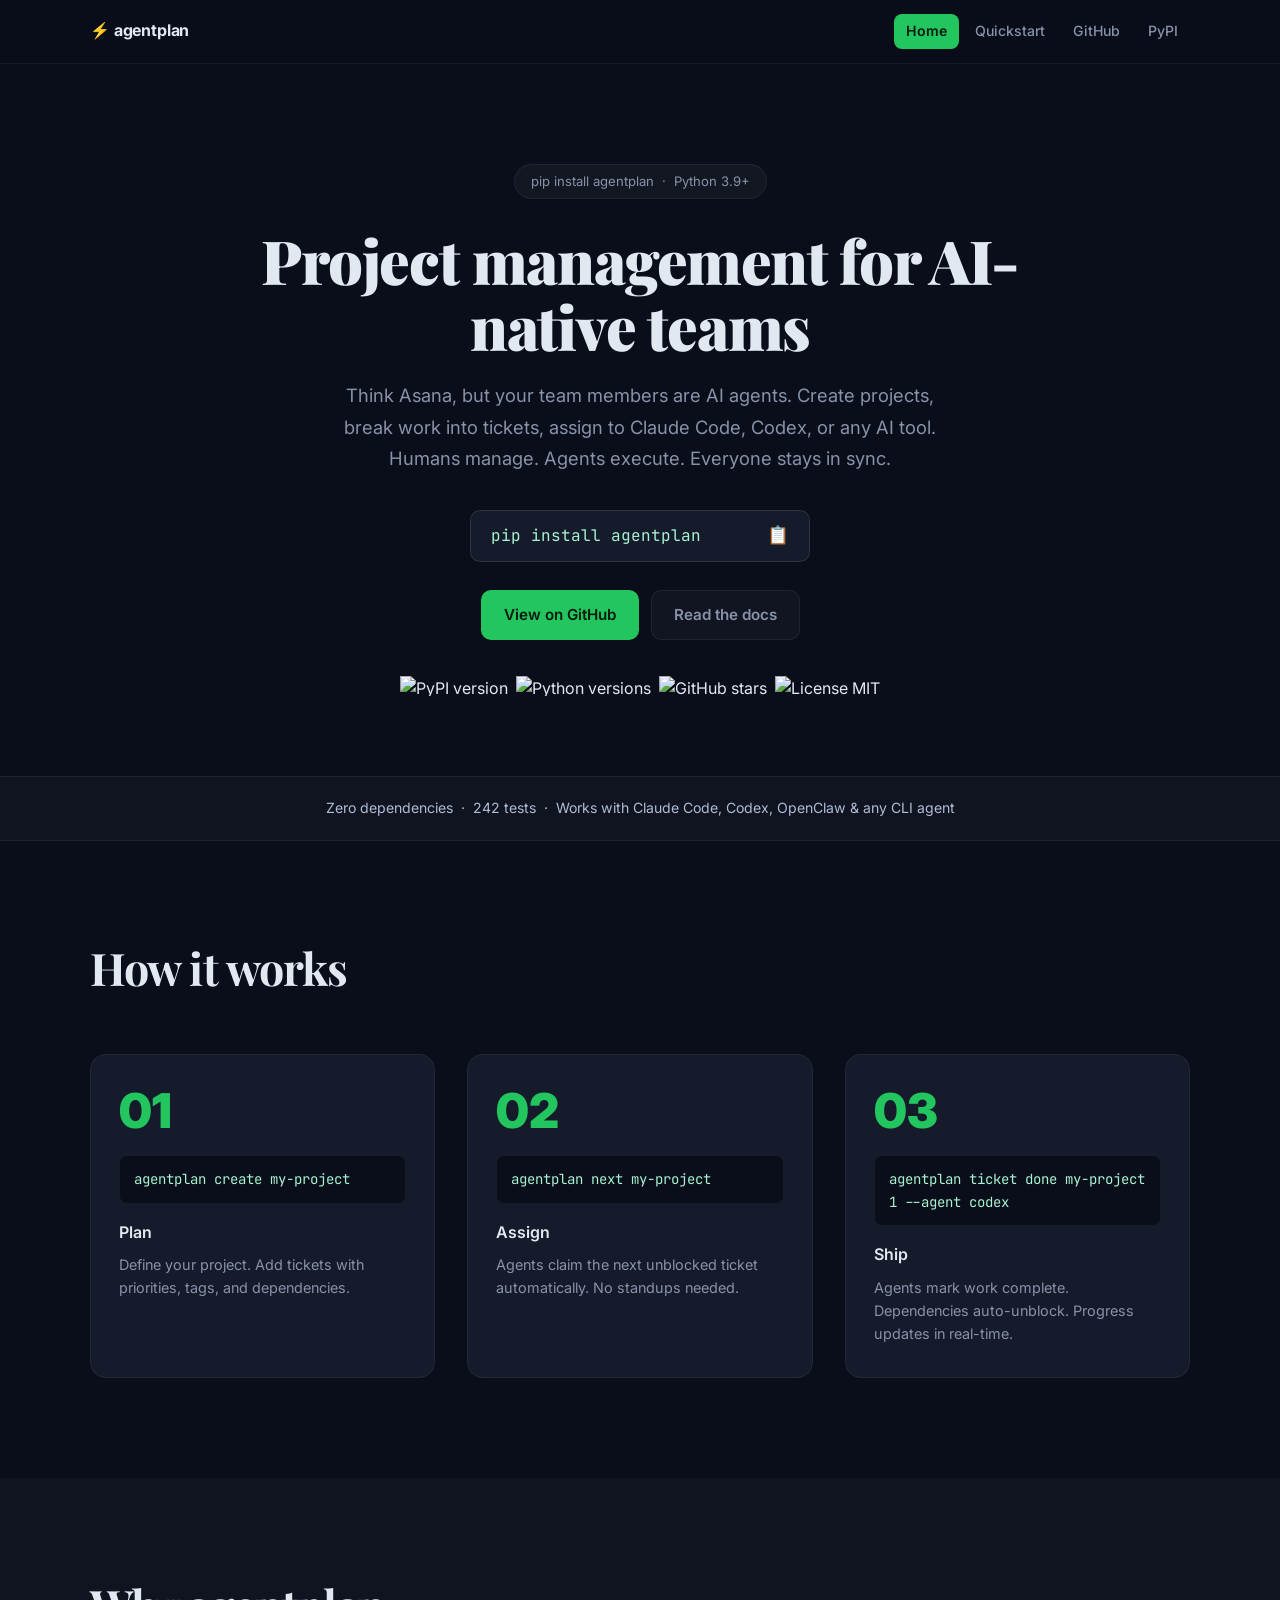
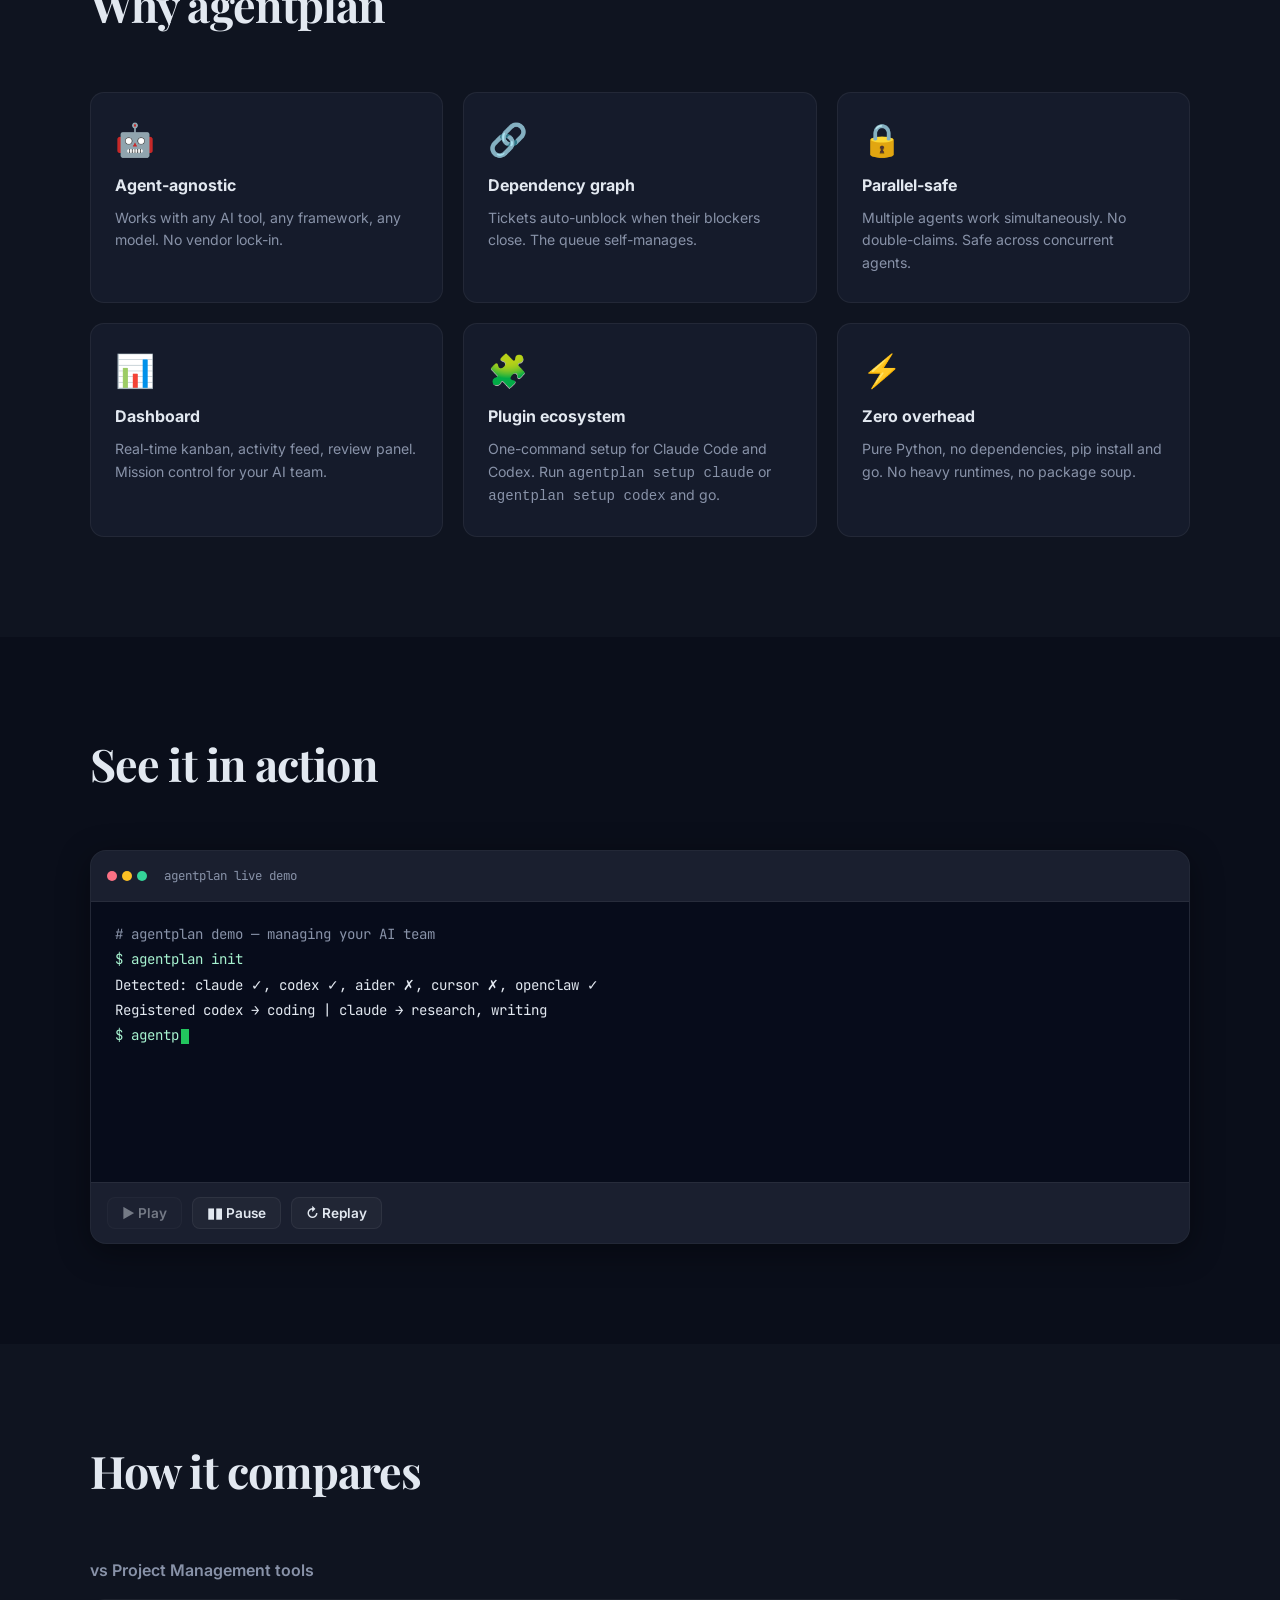
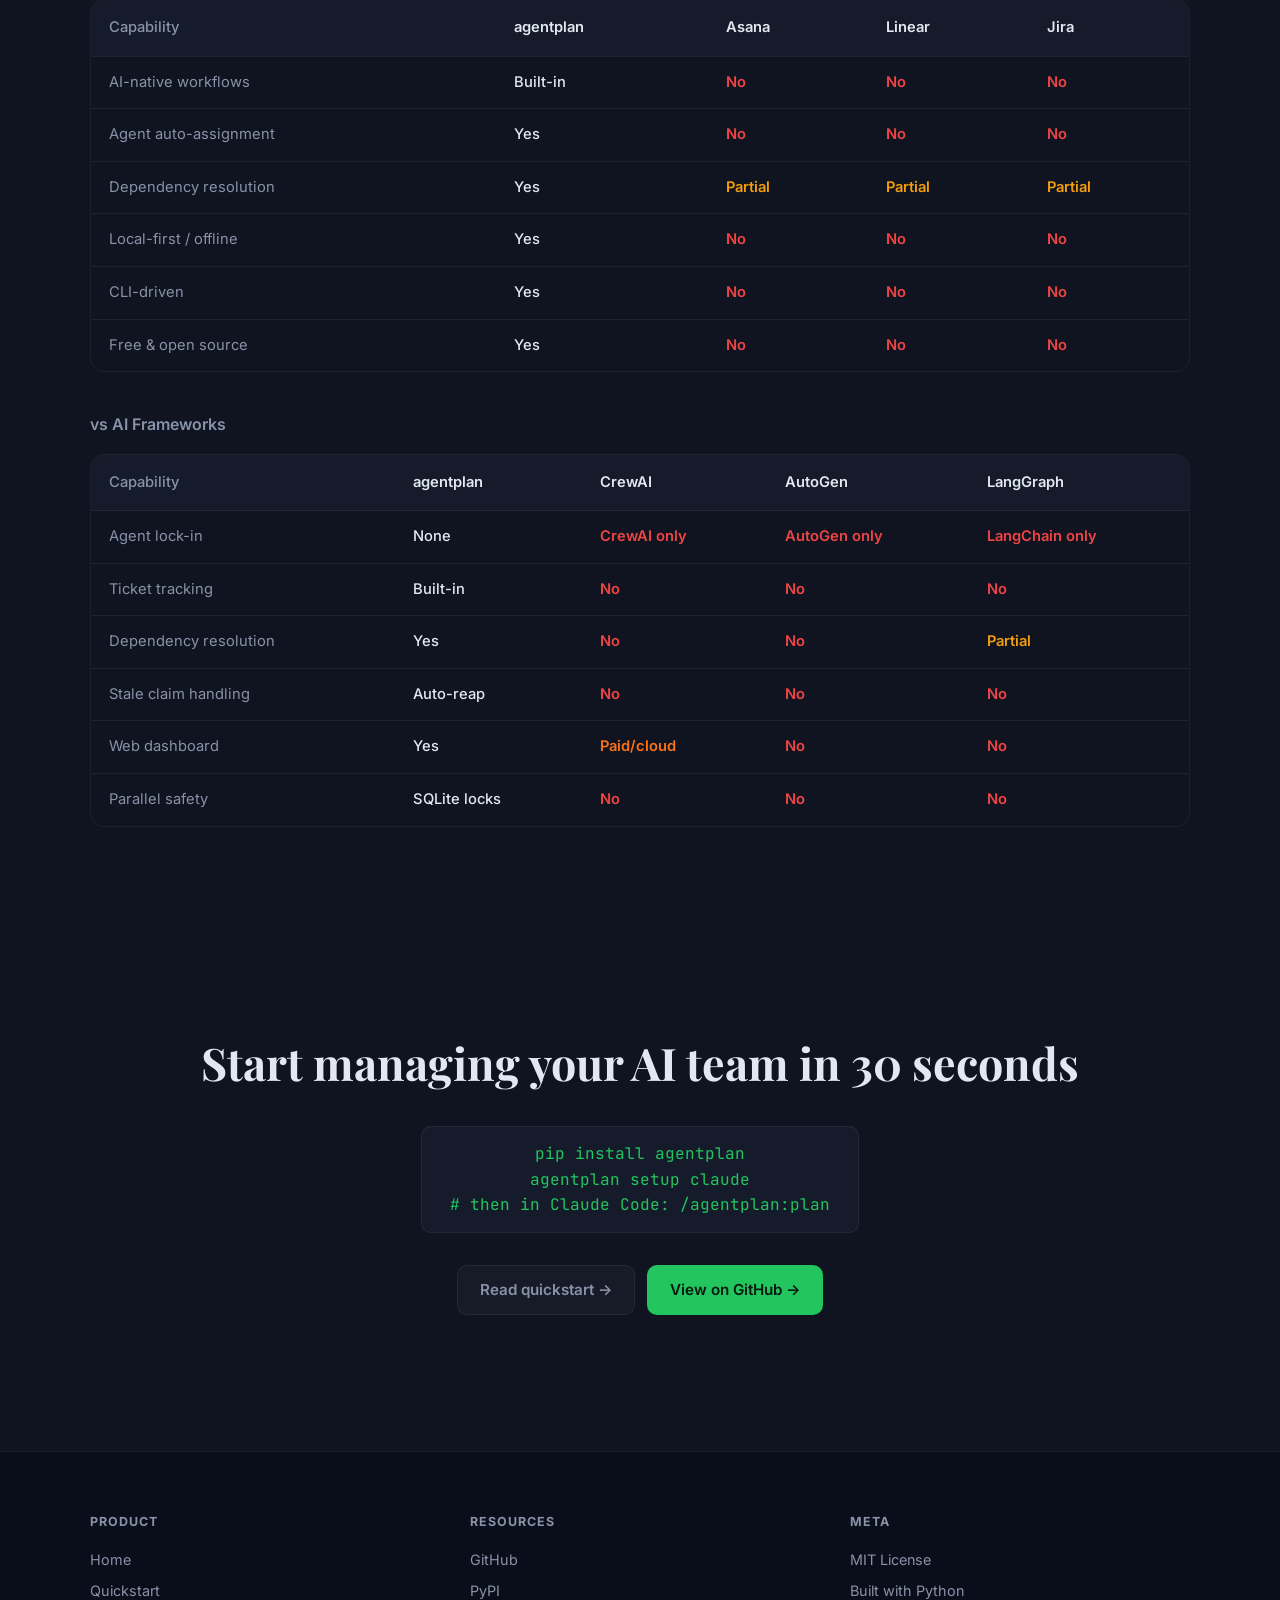
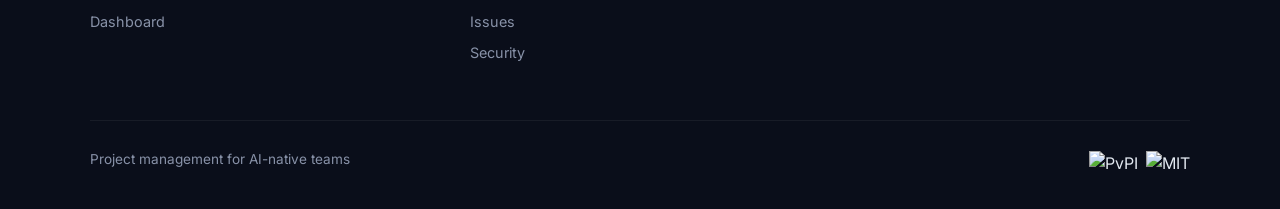
==== commit 10ea4d29: "docs: update terminal demo comment, CTA heading, and footer tagline Terminal demo: "managing your AI" ====
--- a/docs/index.html
+++ b/docs/index.html
@@ -330,7 +330,7 @@
 
   <section class="cta-section">
     <div class="container">
-      <h2>Get started in 30 seconds</h2>
+      <h2>Start managing your AI team in 30 seconds</h2>
       <div class="cta-pip">pip install agentplan<br>agentplan setup claude<br># then in Claude Code: /agentplan:plan</div>
       <div class="actions" style="margin-top:0">
         <a class="btn btn-ghost" href="quickstart.html">Read quickstart &rarr;</a>
@@ -362,7 +362,7 @@
         </div>
       </div>
       <div class="footer-bottom">
-        <p>Built for practical AI execution</p>
+        <p>Project management for AI-native teams</p>
         <div class="footer-badges">
           <img src="https://img.shields.io/pypi/v/agentplan?style=flat-square&color=22c55e&labelColor=151b2b" alt="PyPI" />
           <img src="https://img.shields.io/pypi/l/agentplan?style=flat-square&color=8892a8&labelColor=151b2b" alt="MIT" />
@@ -440,7 +440,7 @@
         if (state.running) return;
         state.running = true; state.paused = false; state.started = true;
         updateControls();
-        addLine('# agentplan demo — managing tickets across agents', 'term-muted');
+        addLine('# agentplan demo — managing your AI team', 'term-muted');
         for (const step of demoSteps) {
           await waitWhilePaused();
           if (!state.running) return;
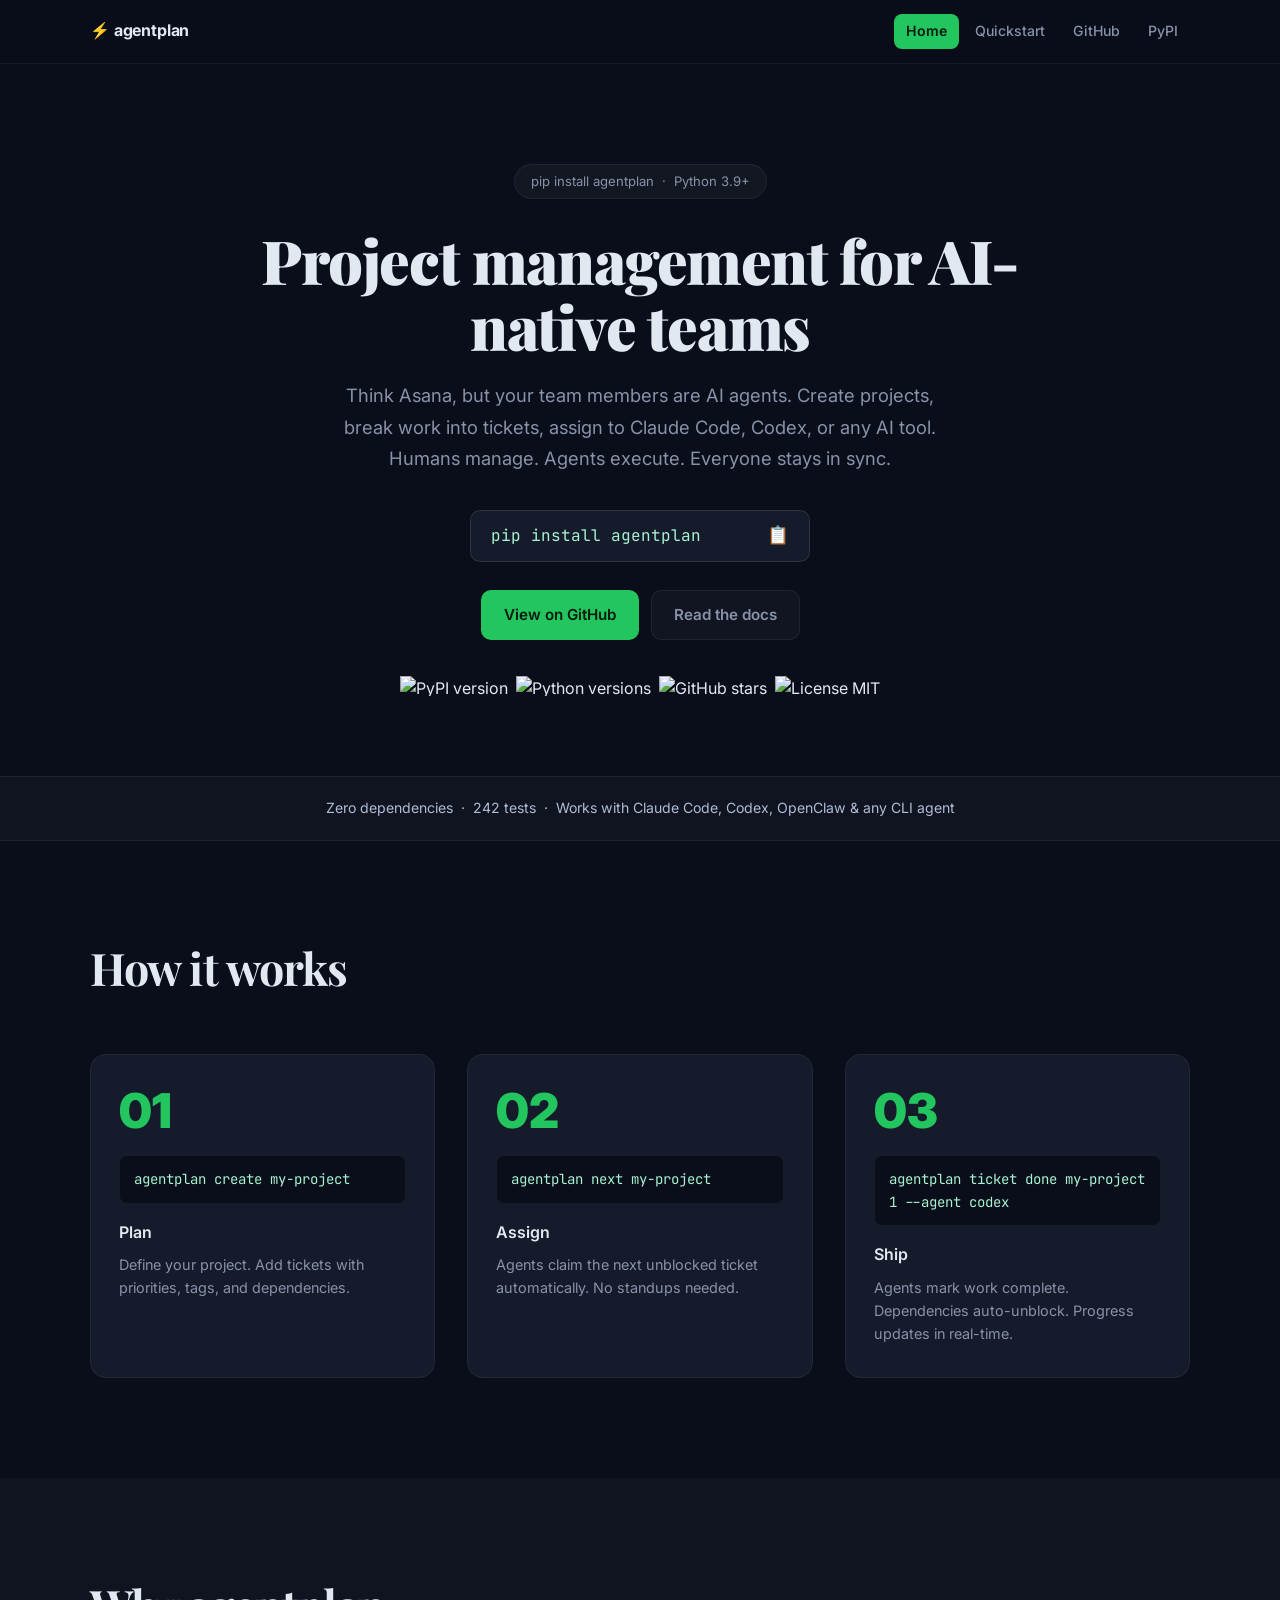
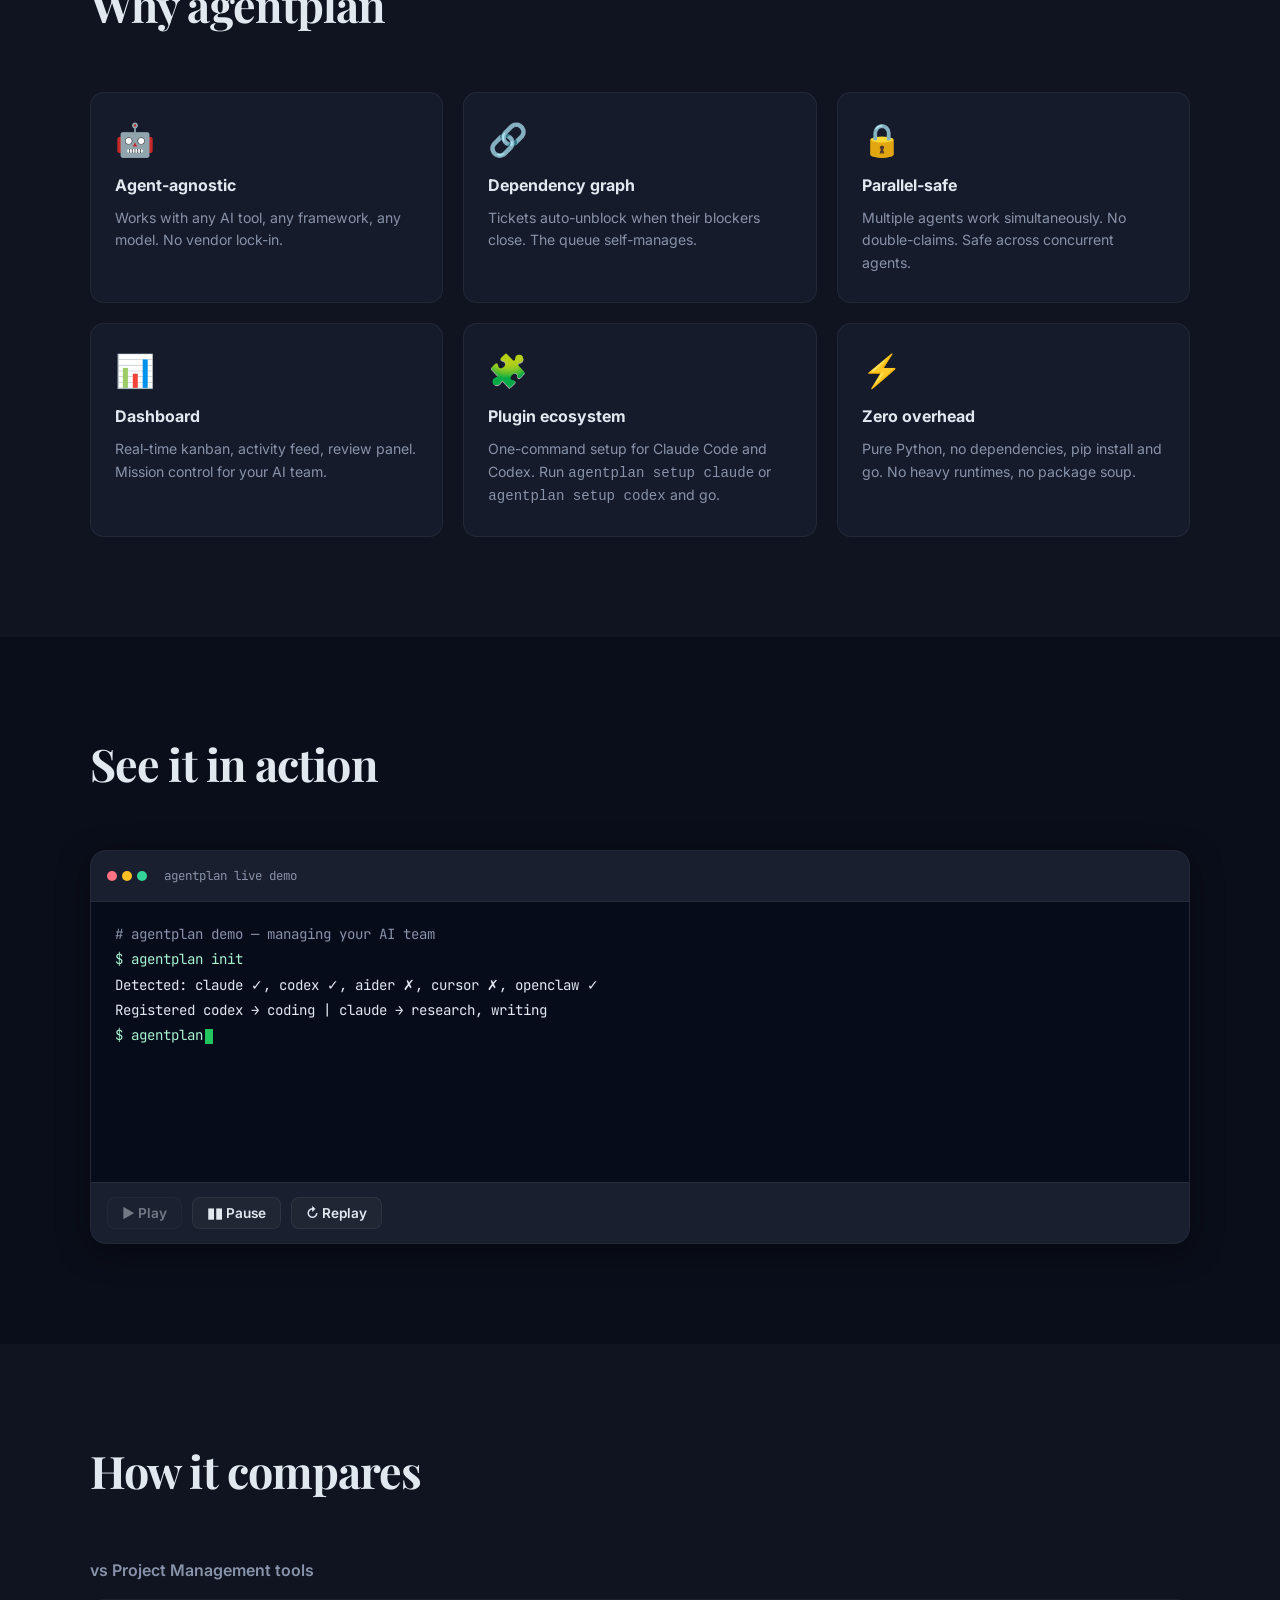
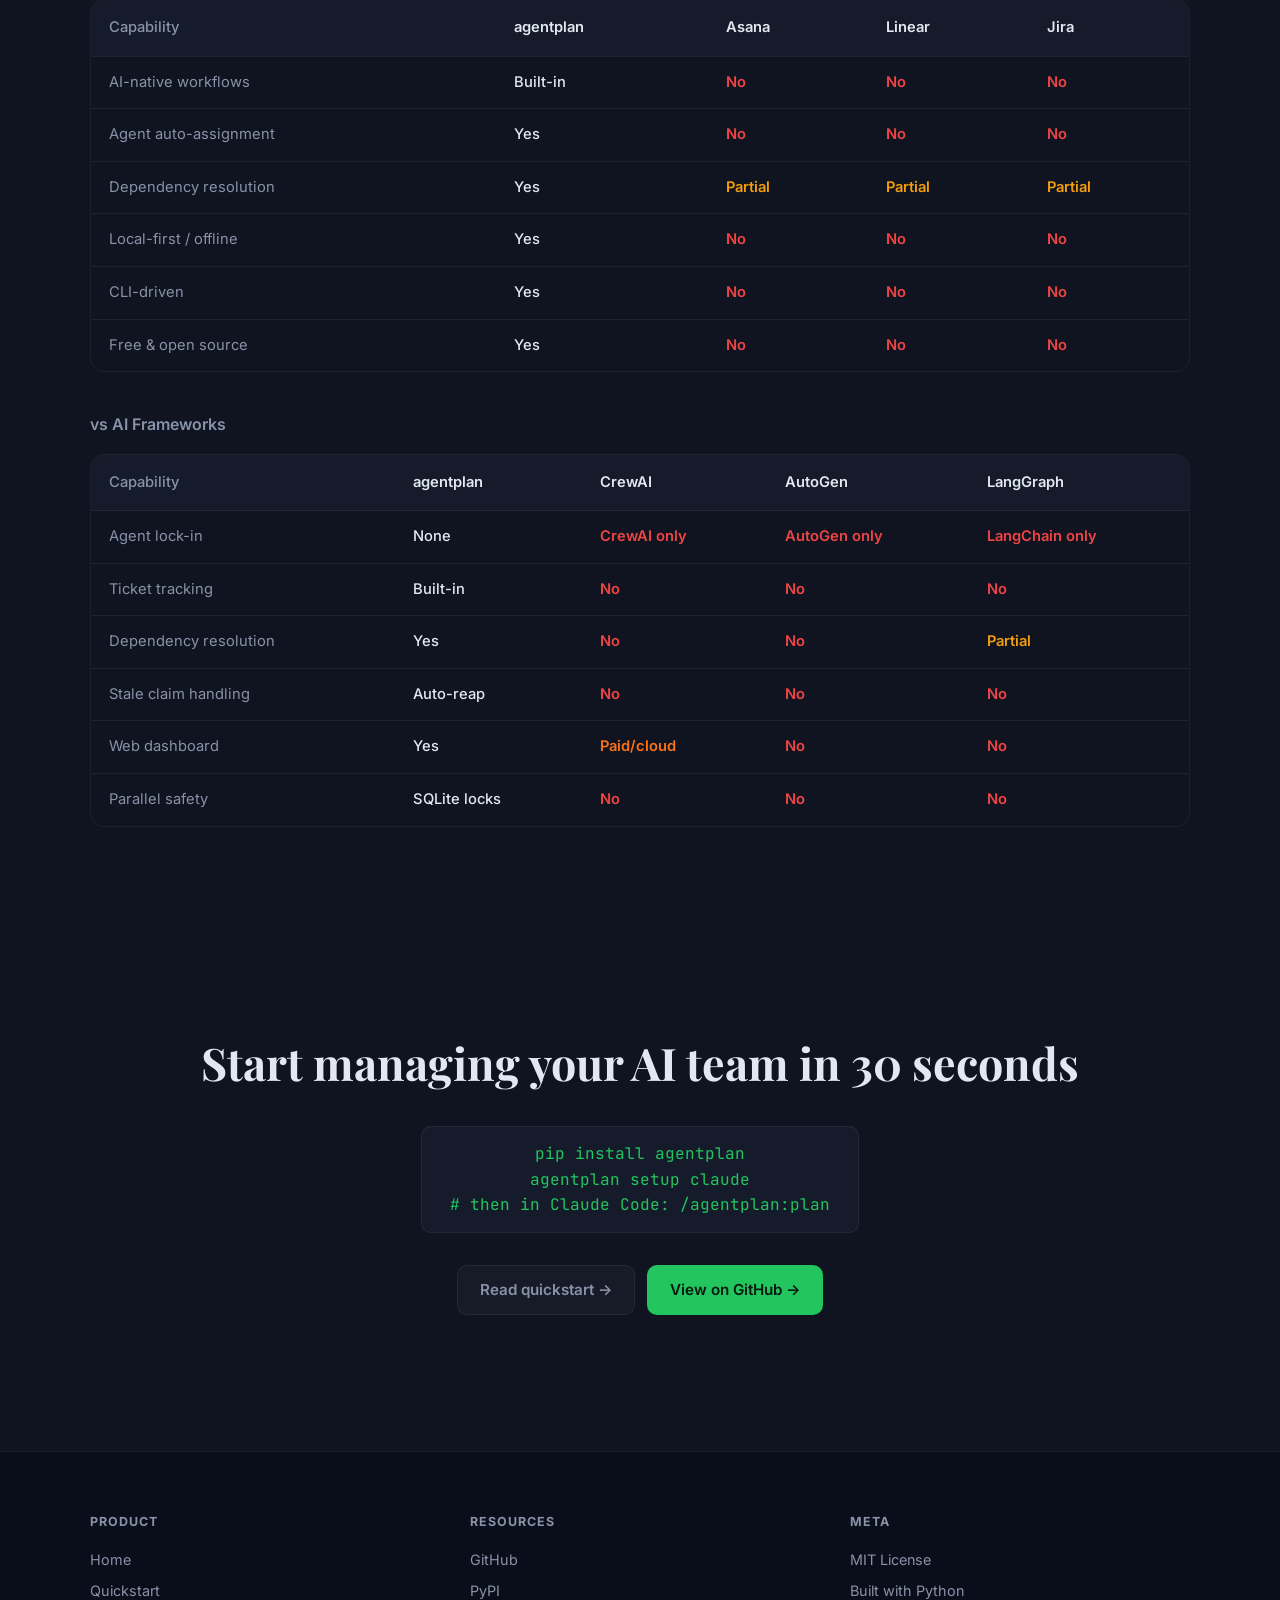
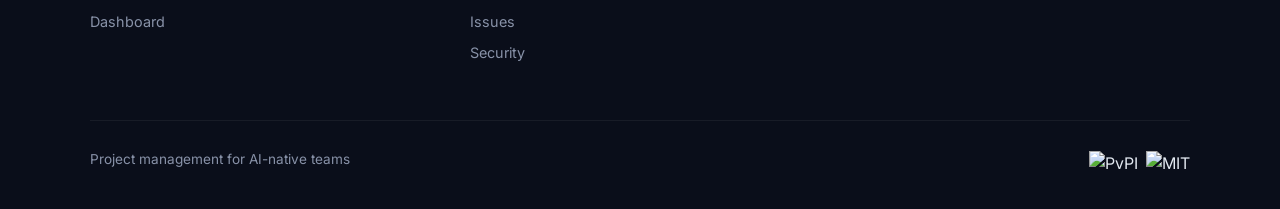
==== commit b46b6f62: "fix: update broken #dashboard footer link to quickstart anchor The dashboard section was removed fro" ====
--- a/docs/index.html
+++ b/docs/index.html
@@ -346,7 +346,7 @@
           <h4>Product</h4>
           <a href="index.html">Home</a>
           <a href="quickstart.html">Quickstart</a>
-          <a href="#dashboard">Dashboard</a>
+          <a href="quickstart.html#dashboard">Dashboard</a>
         </div>
         <div class="footer-col">
           <h4>Resources</h4>
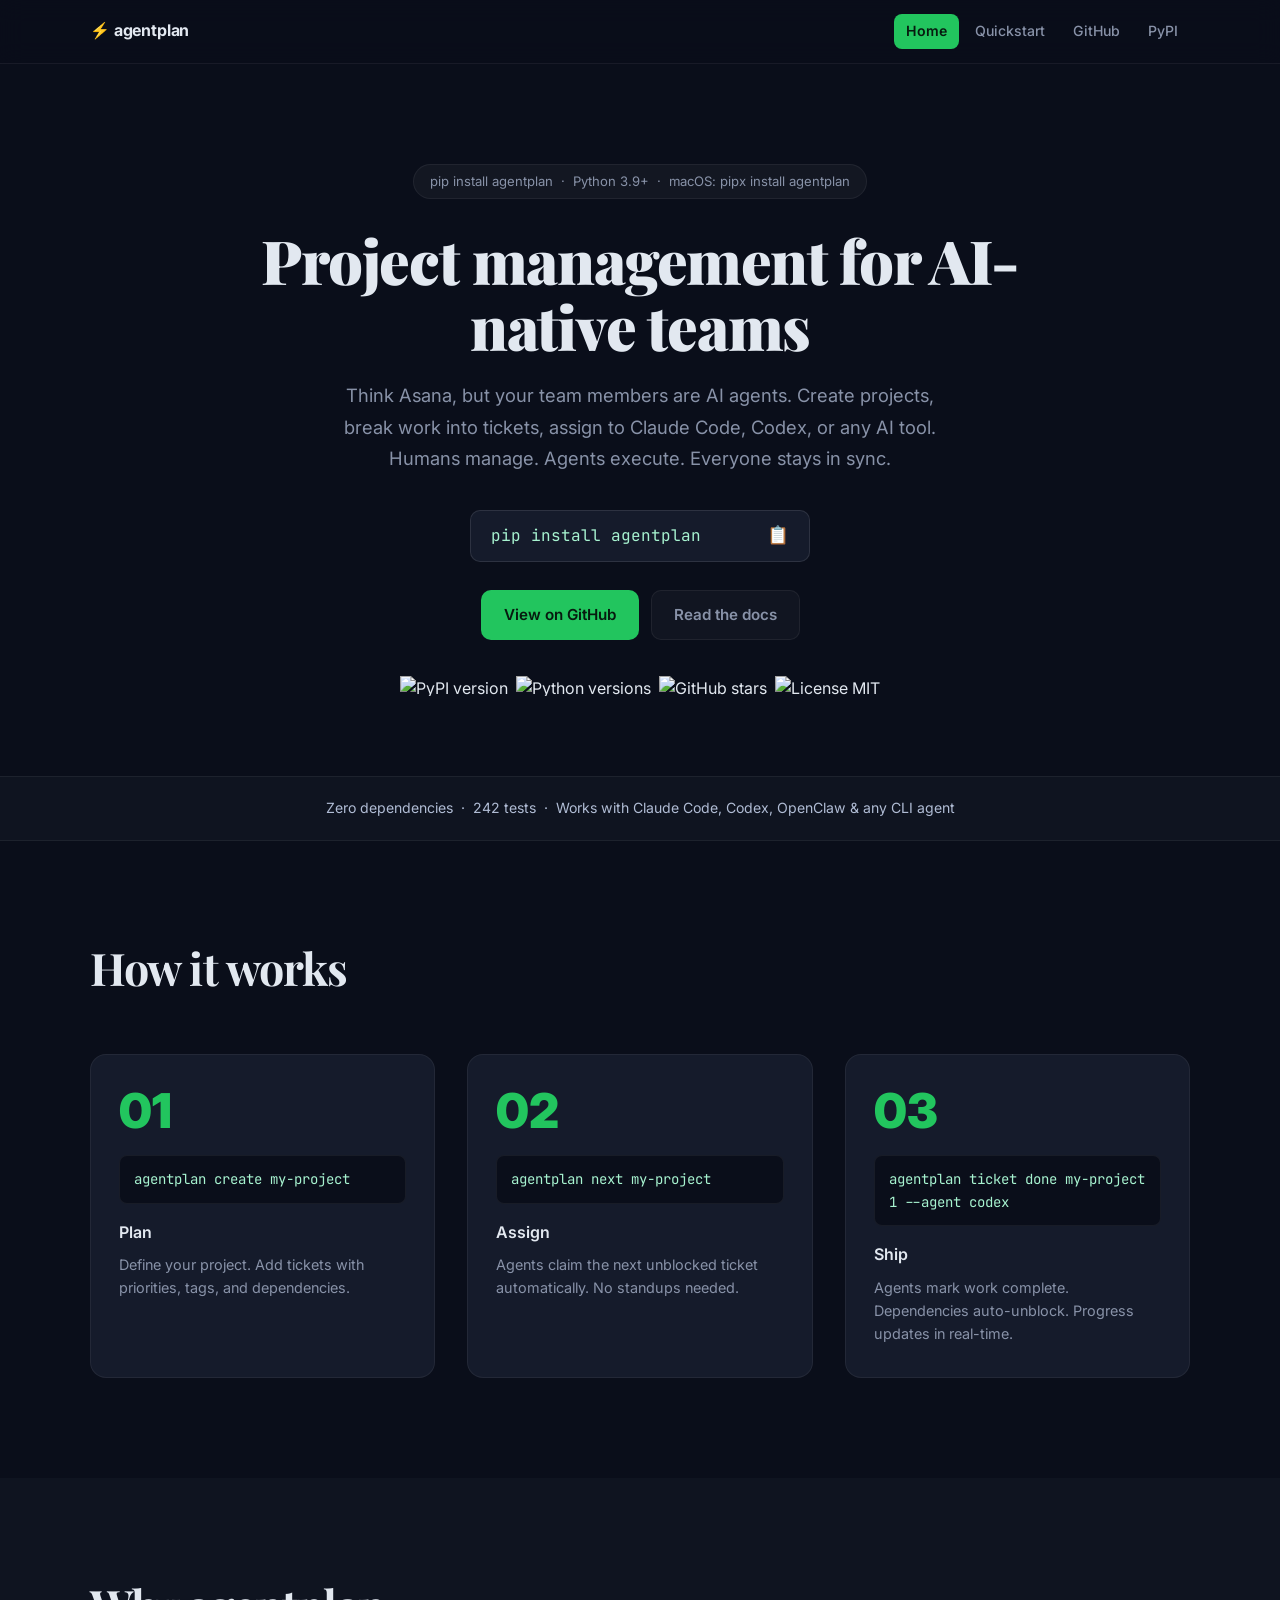
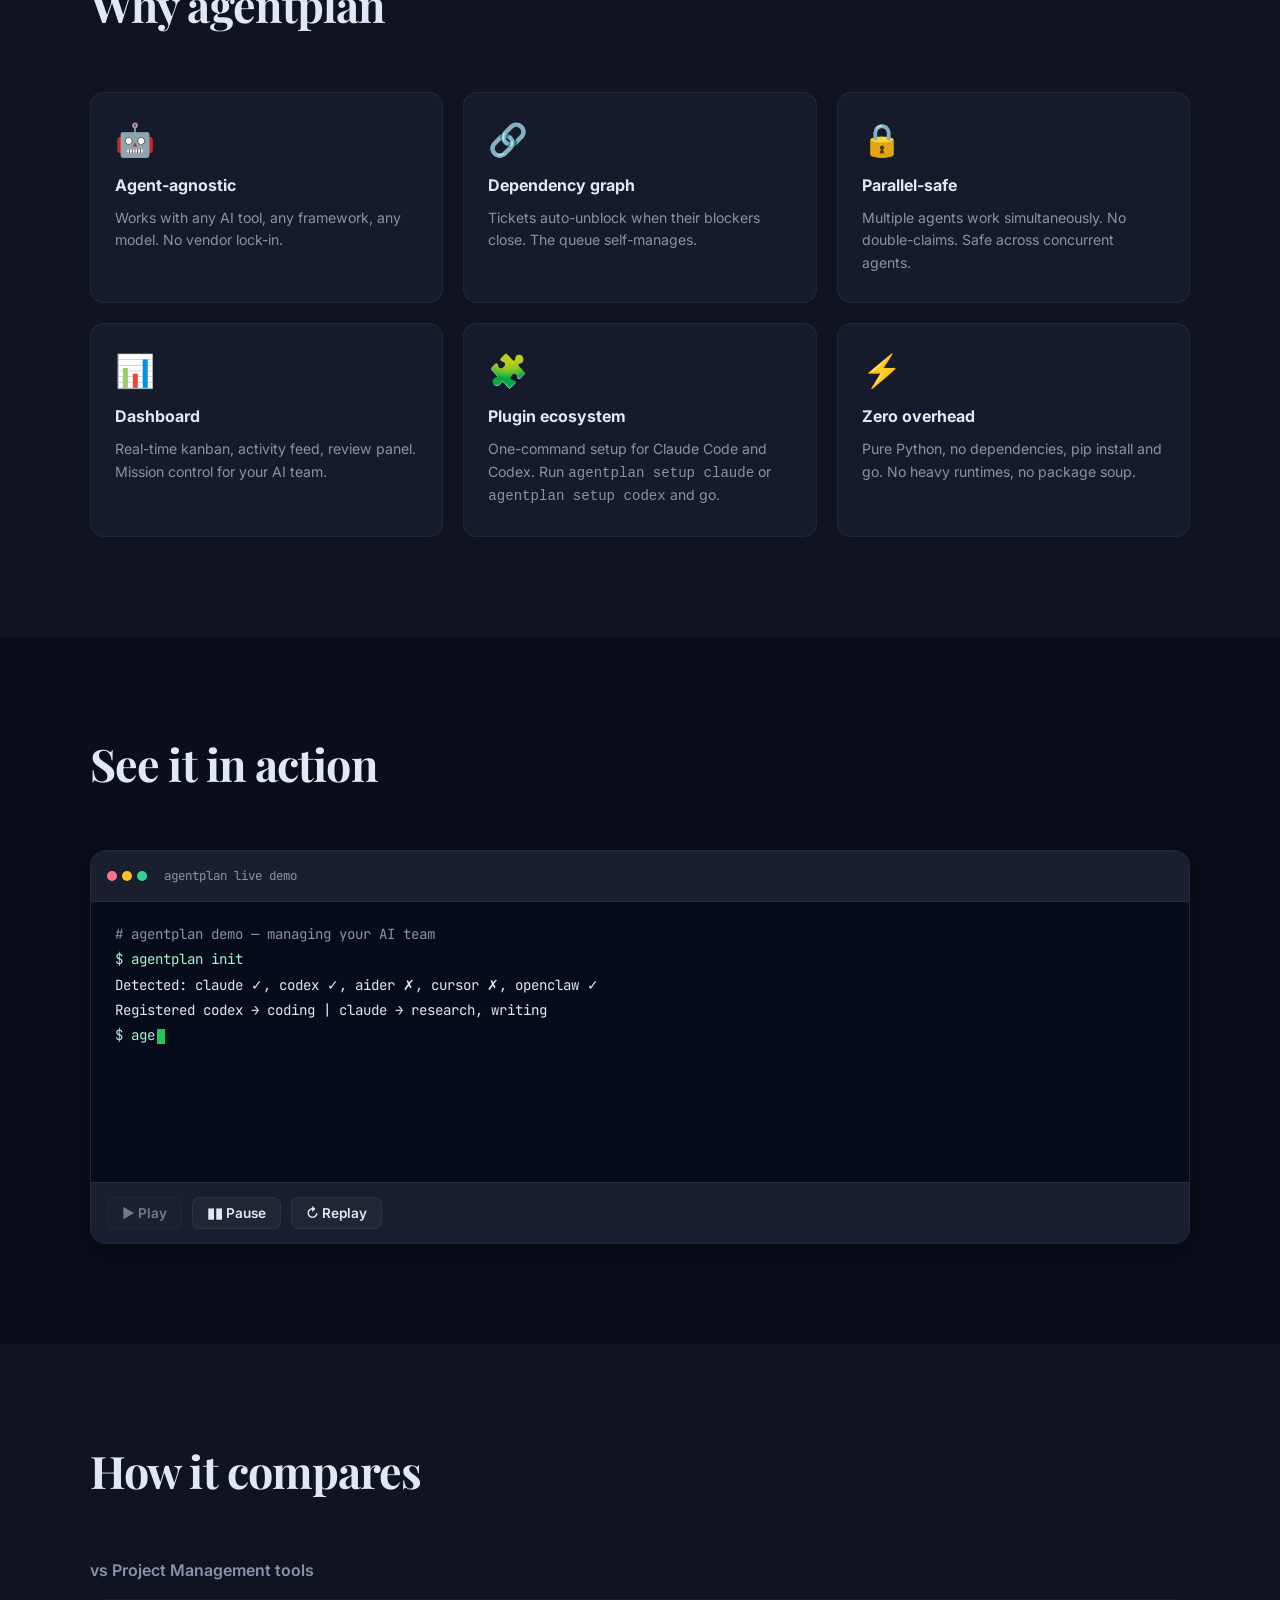
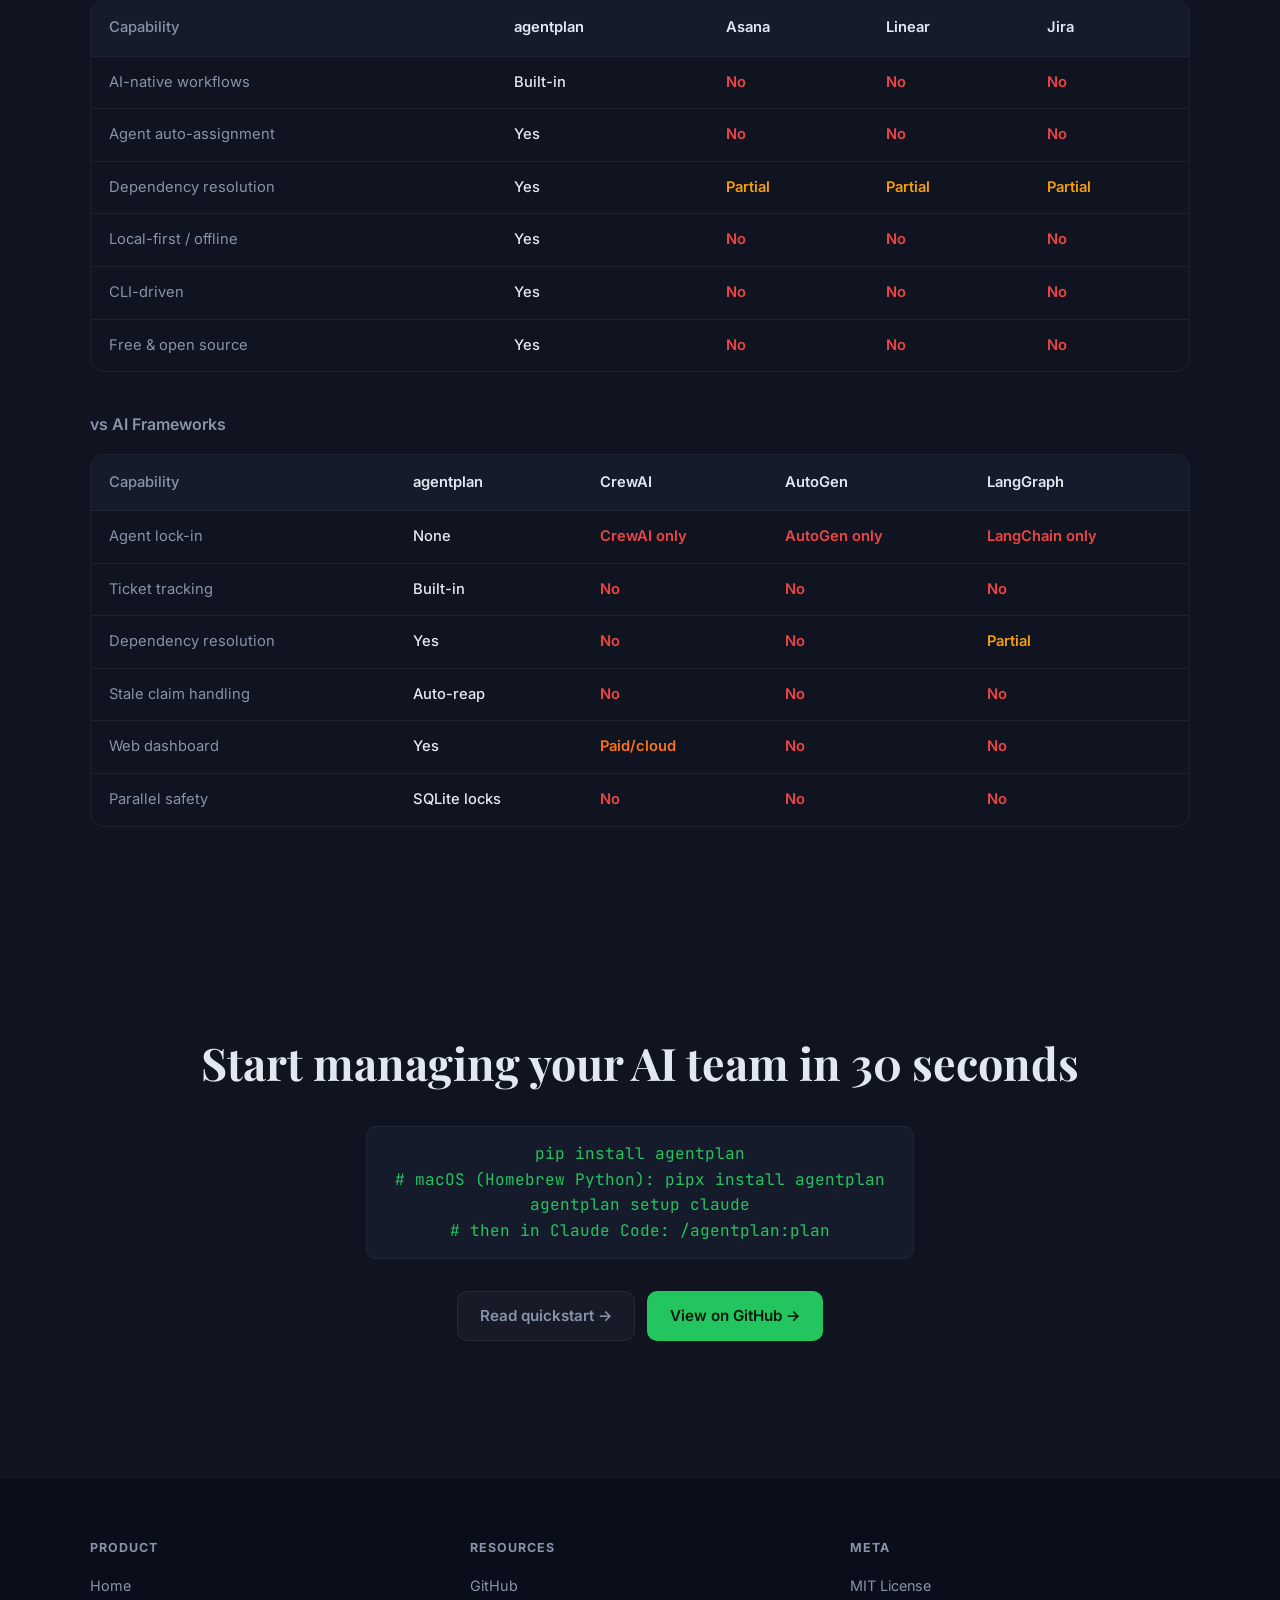
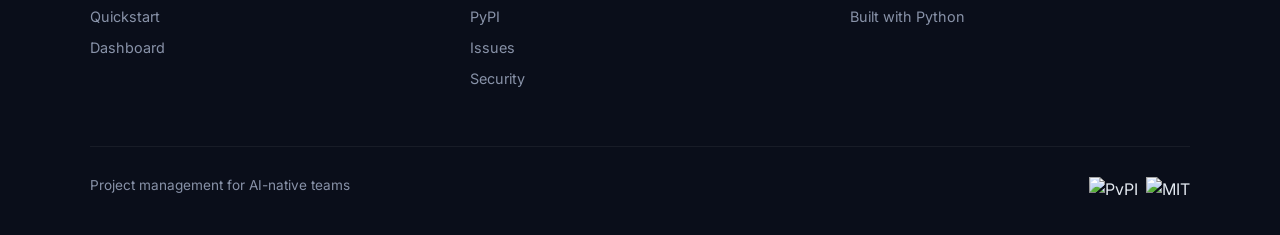
==== commit 5ccb8cd9: "docs: add pipx install alternative to marketing site" ====
--- a/docs/index.html
+++ b/docs/index.html
@@ -169,7 +169,7 @@
 
   <section class="hero">
     <div class="container">
-      <div class="eyebrow">pip install agentplan &nbsp;·&nbsp; Python 3.9+</div>
+      <div class="eyebrow">pip install agentplan &nbsp;·&nbsp; Python 3.9+ &nbsp;·&nbsp; macOS: pipx install agentplan</div>
       <h1>Project management for AI-native teams</h1>
       <p class="lead">Think Asana, but your team members are AI agents. Create projects, break work into tickets, assign to Claude Code, Codex, or any AI tool. Humans manage. Agents execute. Everyone stays in sync.</p>
       <div class="pip-install-wrap" style="margin: 0 auto 28px; display:inline-flex; align-items:center; background:#151b2b; border:1px solid rgba(255,255,255,0.1); border-radius:10px; padding:12px 20px; gap:14px; font-family:'JetBrains Mono',monospace; font-size:1rem; color:#a7f3d0; max-width:340px; width:100%;">
@@ -331,7 +331,7 @@
   <section class="cta-section">
     <div class="container">
       <h2>Start managing your AI team in 30 seconds</h2>
-      <div class="cta-pip">pip install agentplan<br>agentplan setup claude<br># then in Claude Code: /agentplan:plan</div>
+      <div class="cta-pip">pip install agentplan<br># macOS (Homebrew Python): pipx install agentplan<br>agentplan setup claude<br># then in Claude Code: /agentplan:plan</div>
       <div class="actions" style="margin-top:0">
         <a class="btn btn-ghost" href="quickstart.html">Read quickstart &rarr;</a>
         <a class="btn btn-primary" href="https://github.com/fraction12/agentplan" target="_blank" rel="noopener">View on GitHub &rarr;</a>
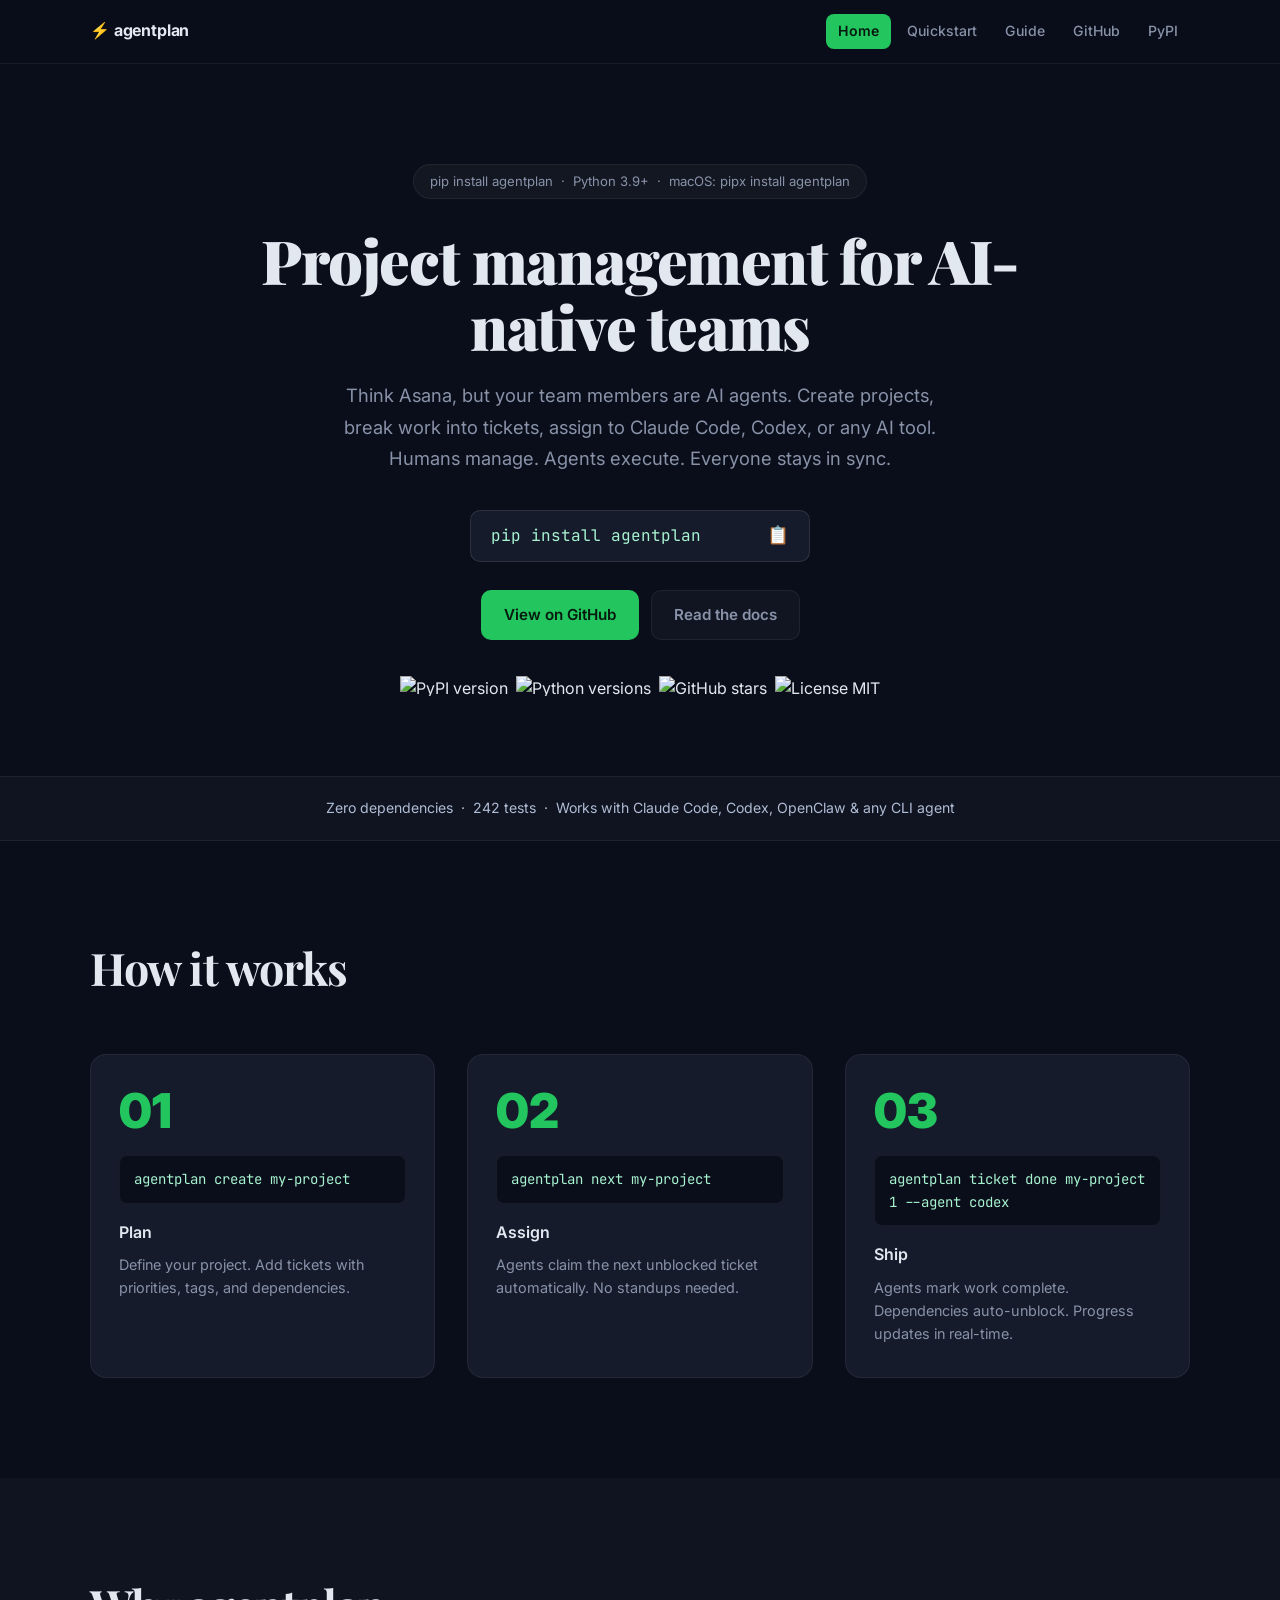
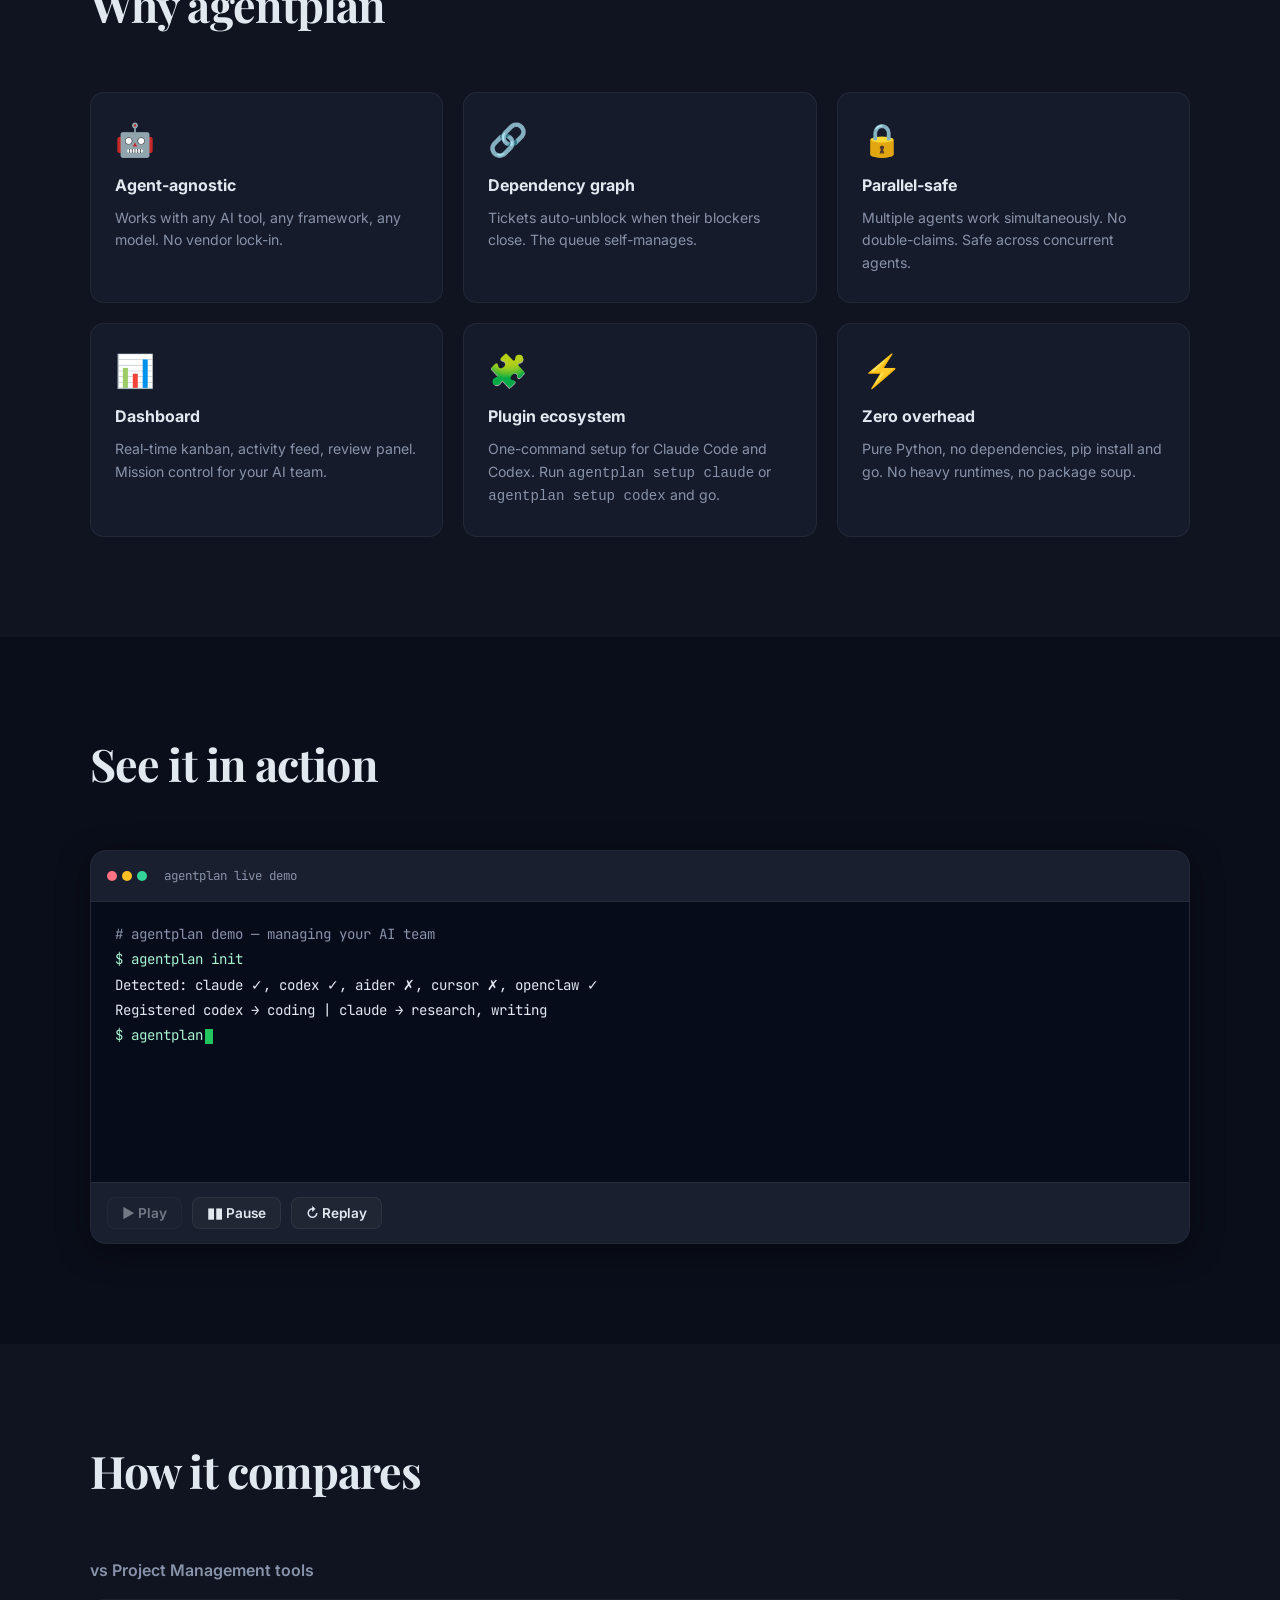
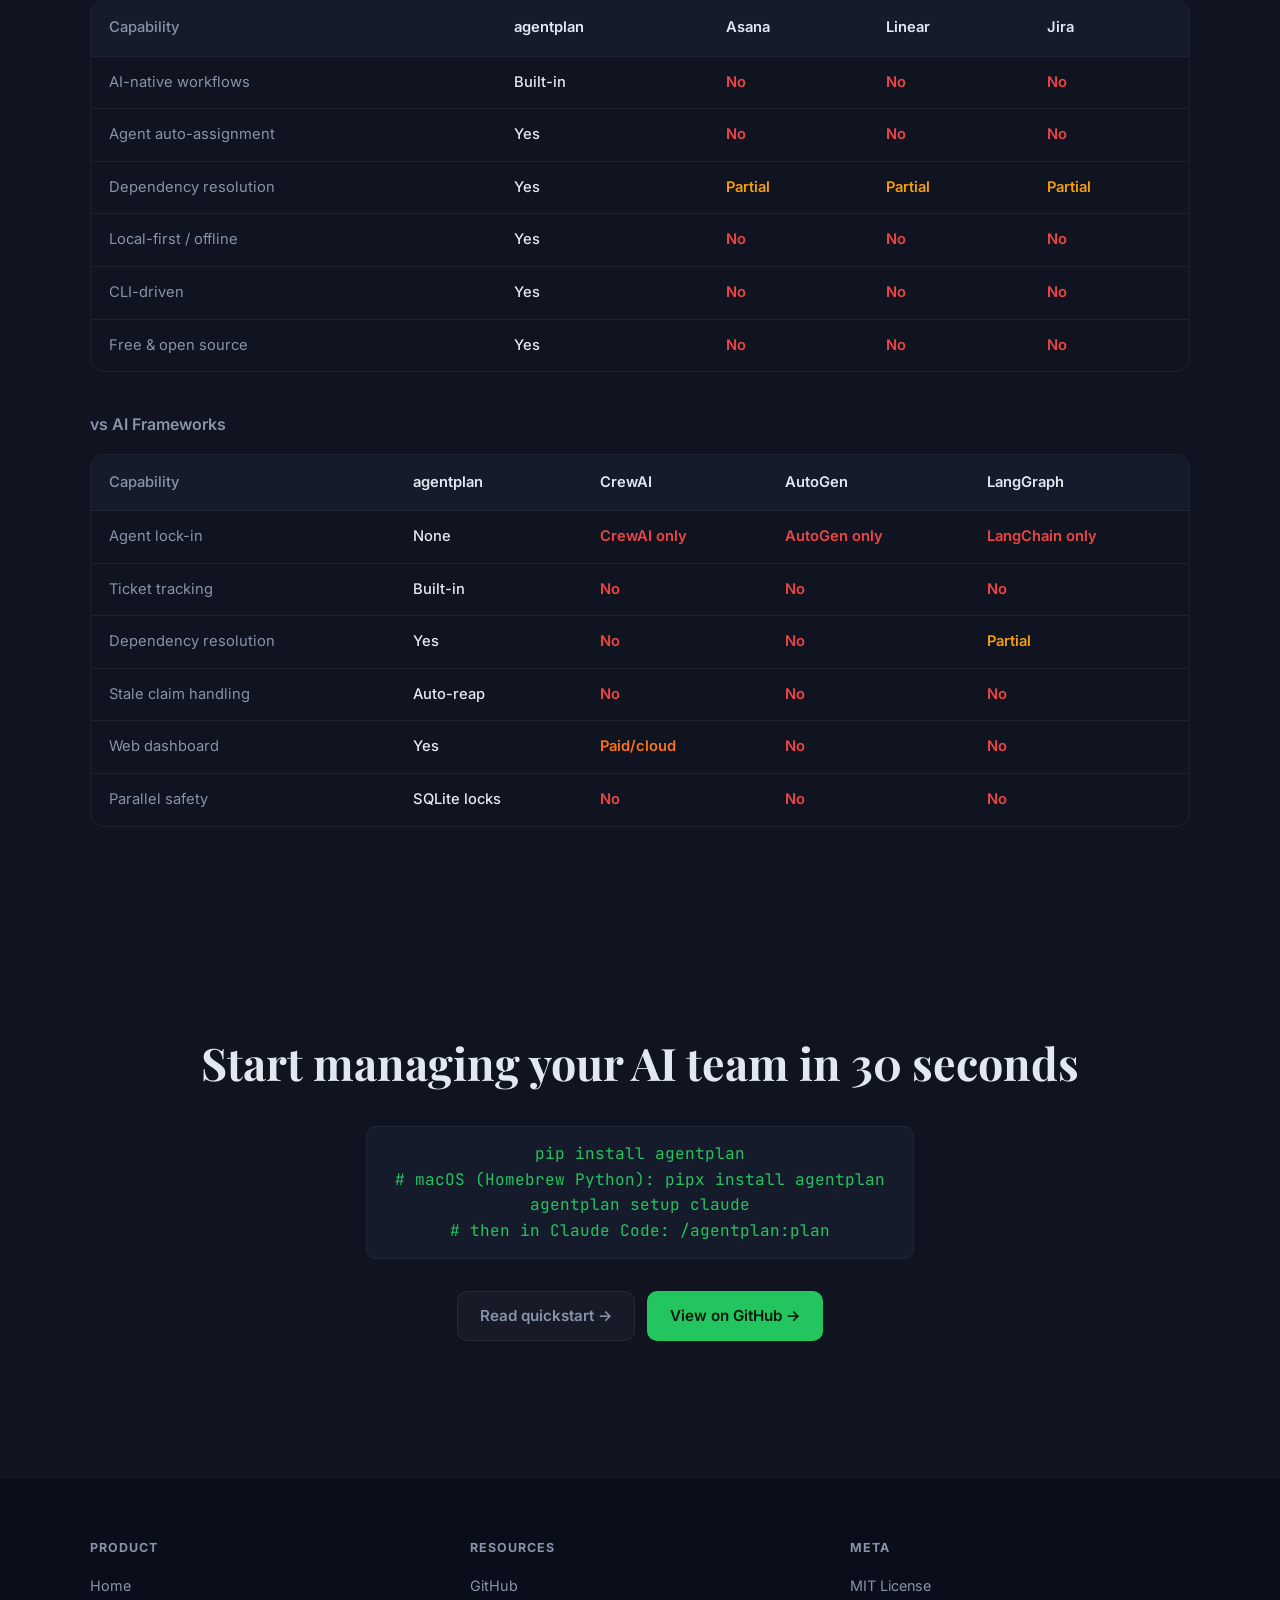
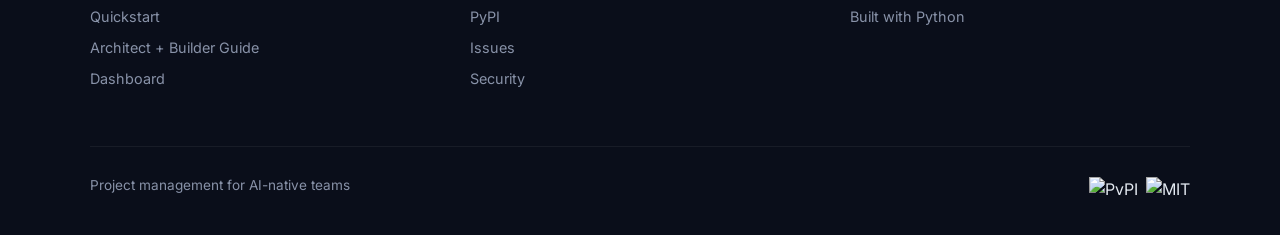
==== commit 3a9ac55e: "docs: add Architect + Builder workflow guide" ====
--- a/docs/index.html
+++ b/docs/index.html
@@ -161,6 +161,7 @@
       <div class="nav-links">
         <a class="nav-link is-active" href="index.html" aria-current="page">Home</a>
         <a class="nav-link" href="quickstart.html">Quickstart</a>
+        <a class="nav-link" href="architect-builder.html">Guide</a>
         <a class="nav-link" href="https://github.com/fraction12/agentplan" target="_blank" rel="noopener">GitHub</a>
         <a class="nav-link" href="https://pypi.org/project/agentplan/" target="_blank" rel="noopener">PyPI</a>
       </div>
@@ -346,6 +347,7 @@
           <h4>Product</h4>
           <a href="index.html">Home</a>
           <a href="quickstart.html">Quickstart</a>
+          <a href="architect-builder.html">Architect + Builder Guide</a>
           <a href="quickstart.html#dashboard">Dashboard</a>
         </div>
         <div class="footer-col">
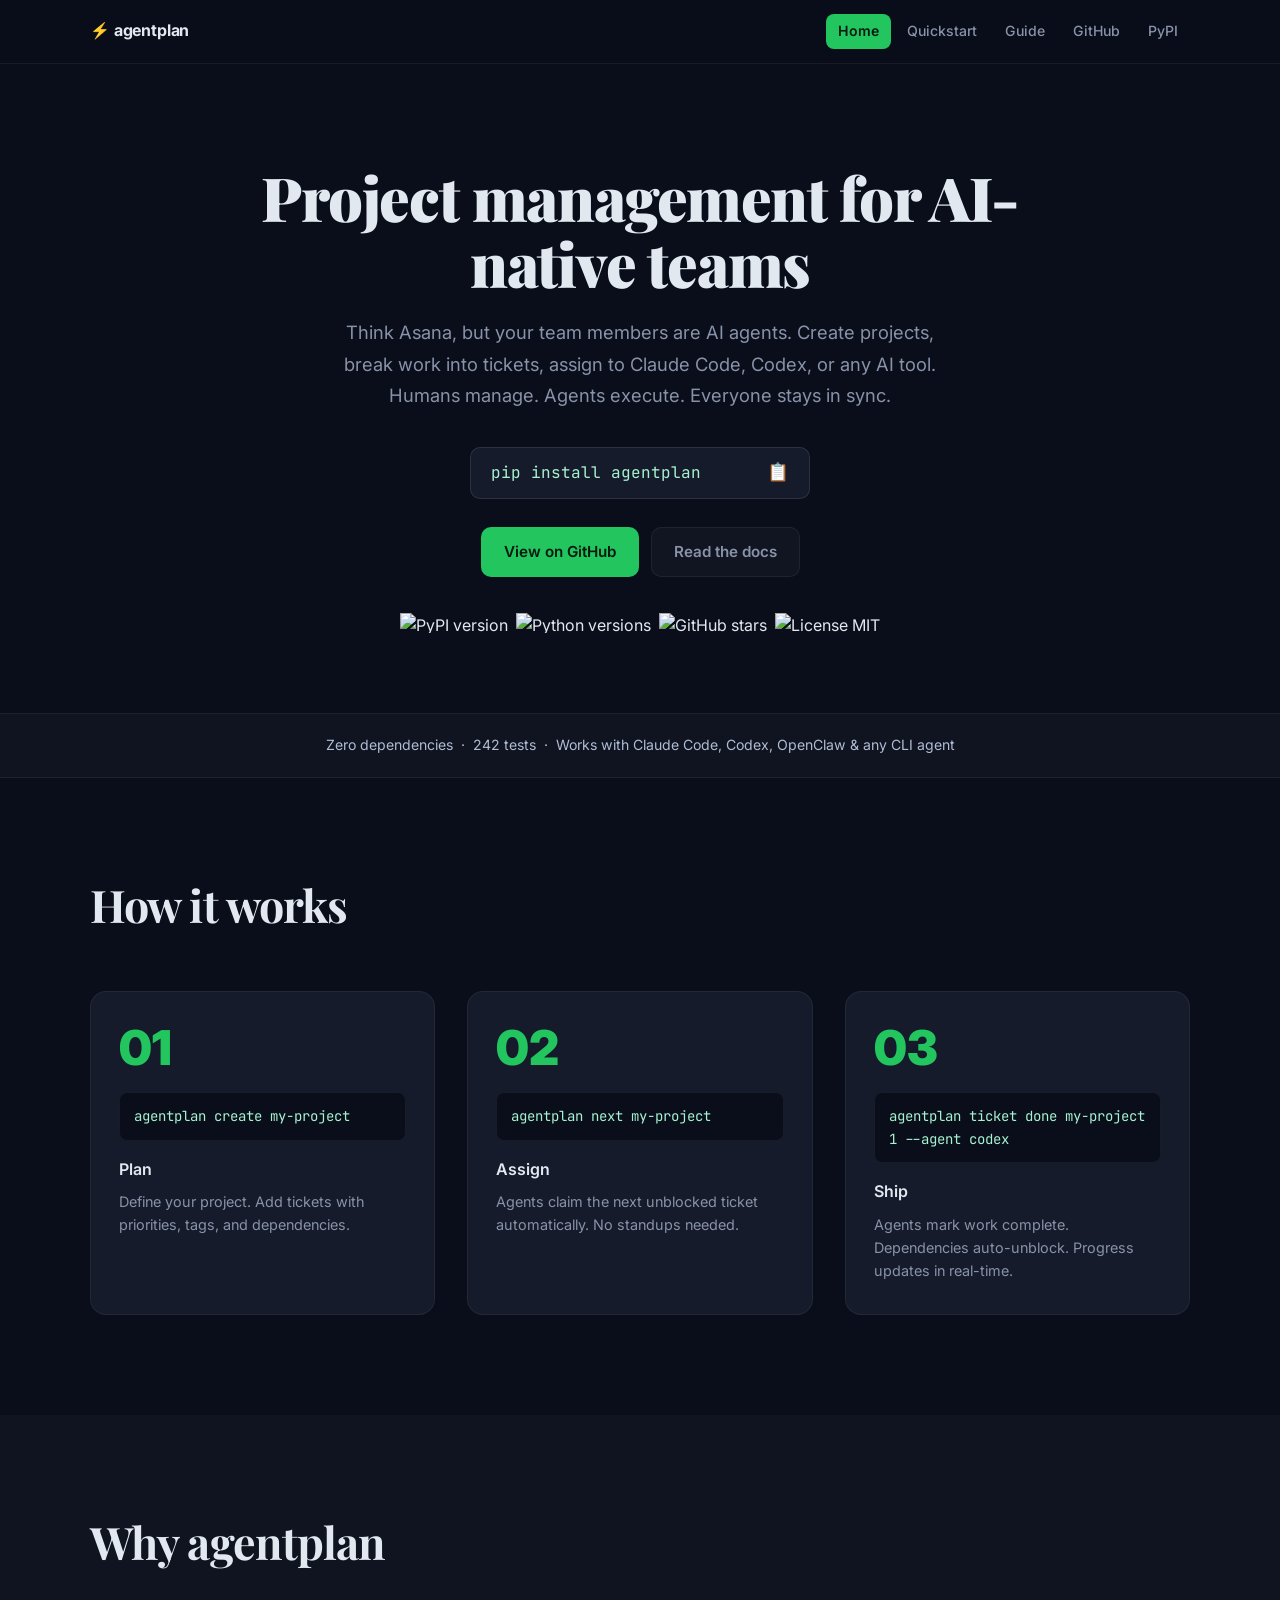
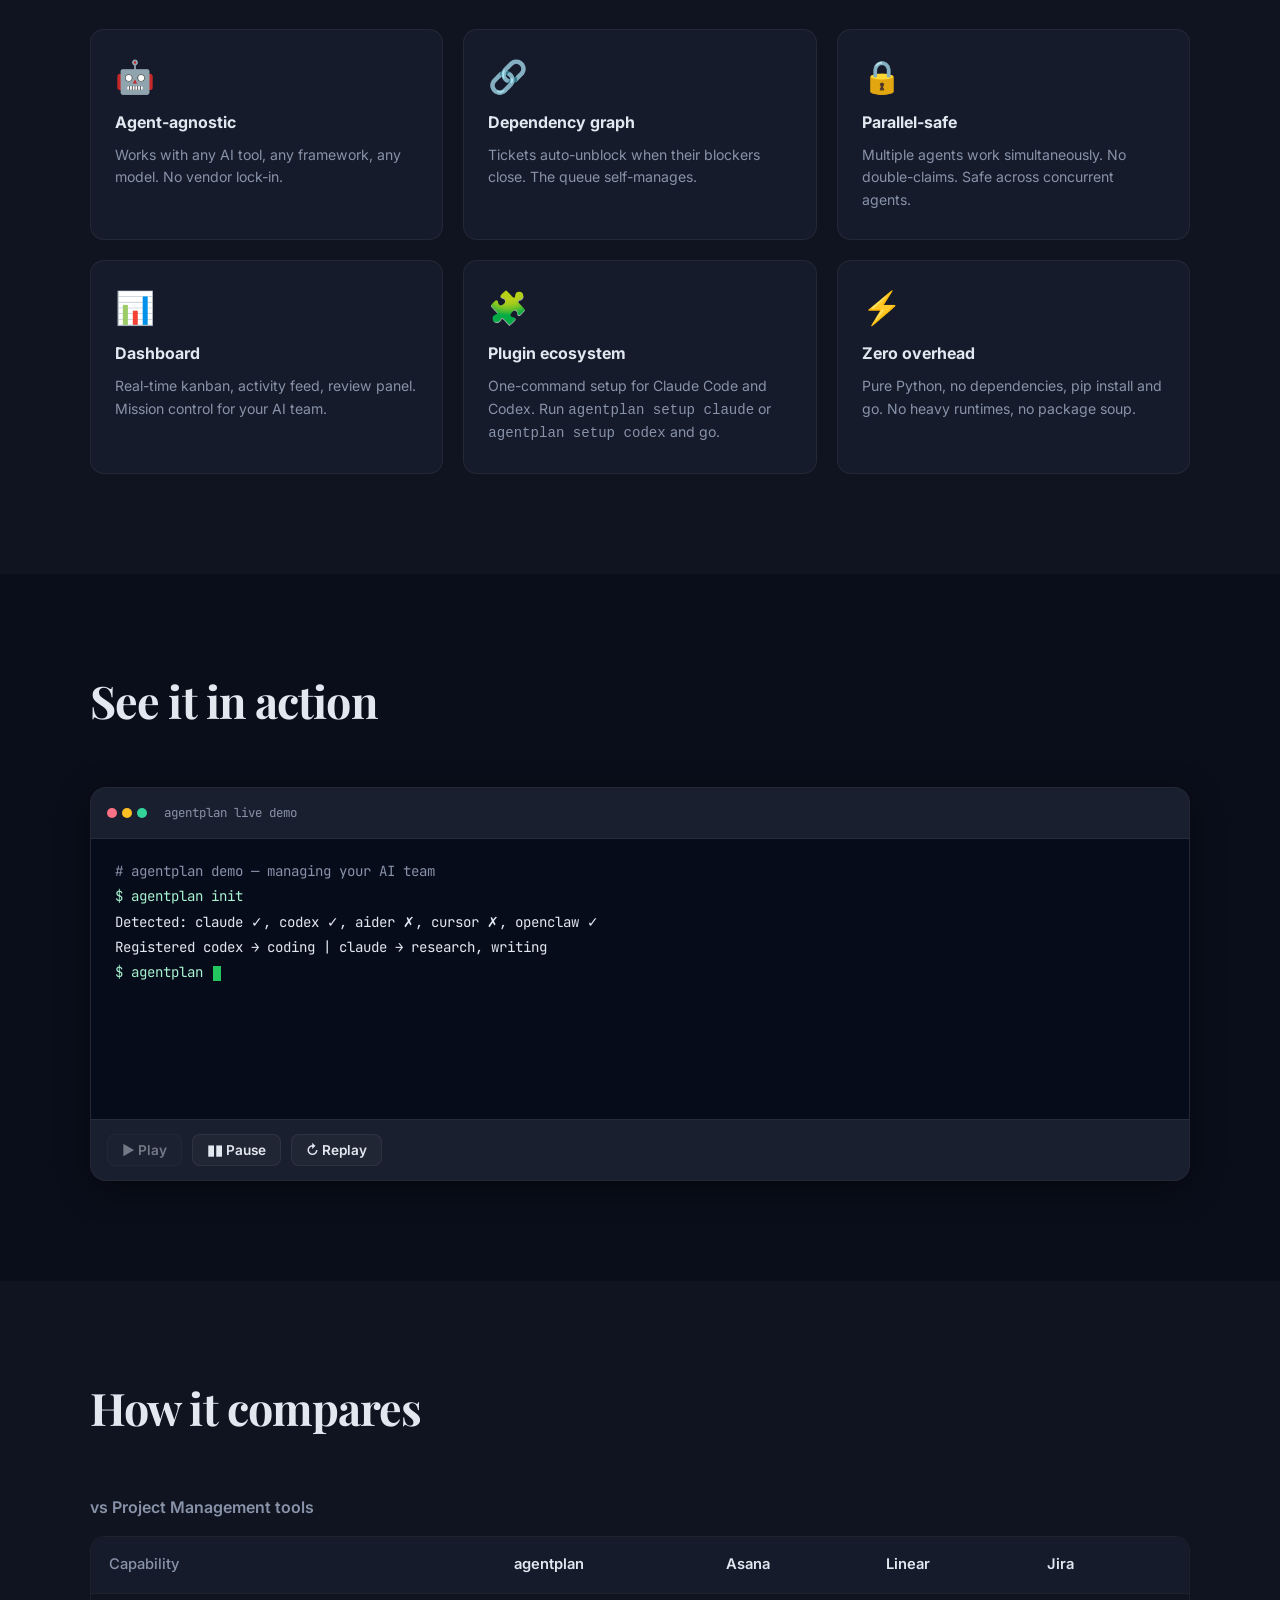
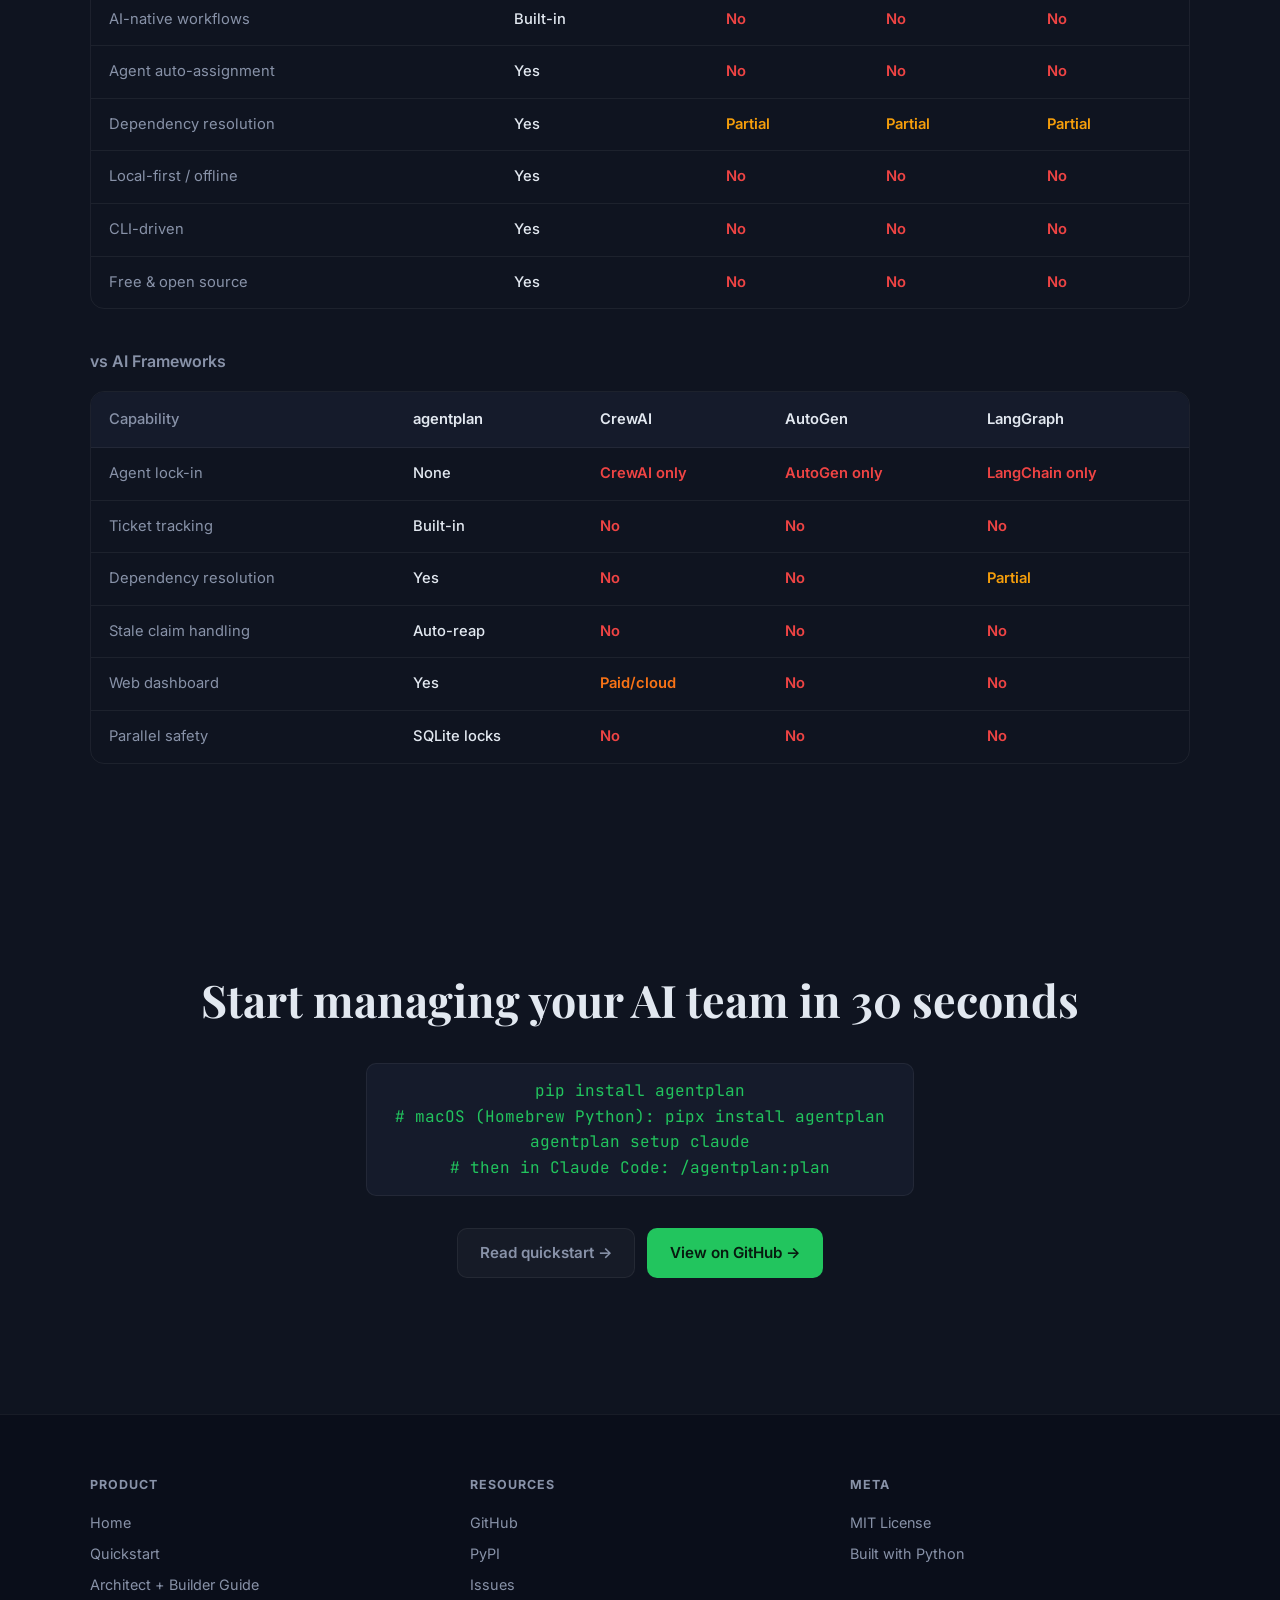
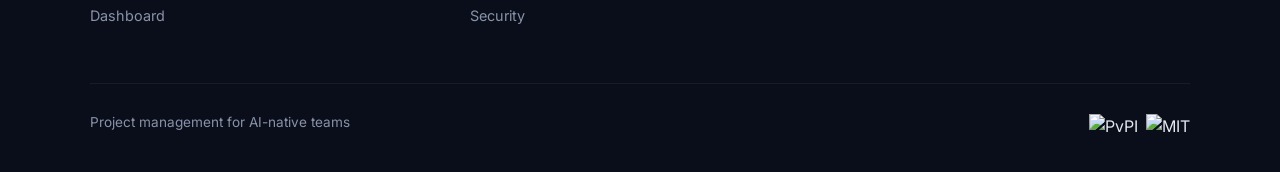
==== commit 0b7326e9: "remove eyebrow banner from marketing page" ====
--- a/docs/index.html
+++ b/docs/index.html
@@ -37,7 +37,6 @@
 
     /* HERO */
     .hero { background: var(--bg); padding: 100px 0 80px; text-align: center; }
-    .eyebrow { display: inline-block; font-family: 'Inter', ui-sans-serif, sans-serif; font-size: 0.82rem; color: var(--muted); background: rgba(255,255,255,0.04); border: 1px solid var(--border); border-radius: 999px; padding: 6px 16px; margin-bottom: 28px; }
     .hero h1 { font-family: 'Playfair Display', Georgia, serif; font-size: clamp(2.4rem, 5.5vw, 3.8rem); font-weight: 900; line-height: 1.1; letter-spacing: -0.02em; max-width: 800px; margin: 0 auto 20px; }
     .hero .lead { font-size: clamp(1rem, 2vw, 1.15rem); color: var(--muted); max-width: 620px; margin: 0 auto 36px; line-height: 1.7; }
     .actions { display: flex; gap: 12px; justify-content: center; flex-wrap: wrap; margin-bottom: 36px; }
@@ -170,7 +169,7 @@
 
   <section class="hero">
     <div class="container">
-      <div class="eyebrow">pip install agentplan &nbsp;·&nbsp; Python 3.9+ &nbsp;·&nbsp; macOS: pipx install agentplan</div>
+
       <h1>Project management for AI-native teams</h1>
       <p class="lead">Think Asana, but your team members are AI agents. Create projects, break work into tickets, assign to Claude Code, Codex, or any AI tool. Humans manage. Agents execute. Everyone stays in sync.</p>
       <div class="pip-install-wrap" style="margin: 0 auto 28px; display:inline-flex; align-items:center; background:#151b2b; border:1px solid rgba(255,255,255,0.1); border-radius:10px; padding:12px 20px; gap:14px; font-family:'JetBrains Mono',monospace; font-size:1rem; color:#a7f3d0; max-width:340px; width:100%;">
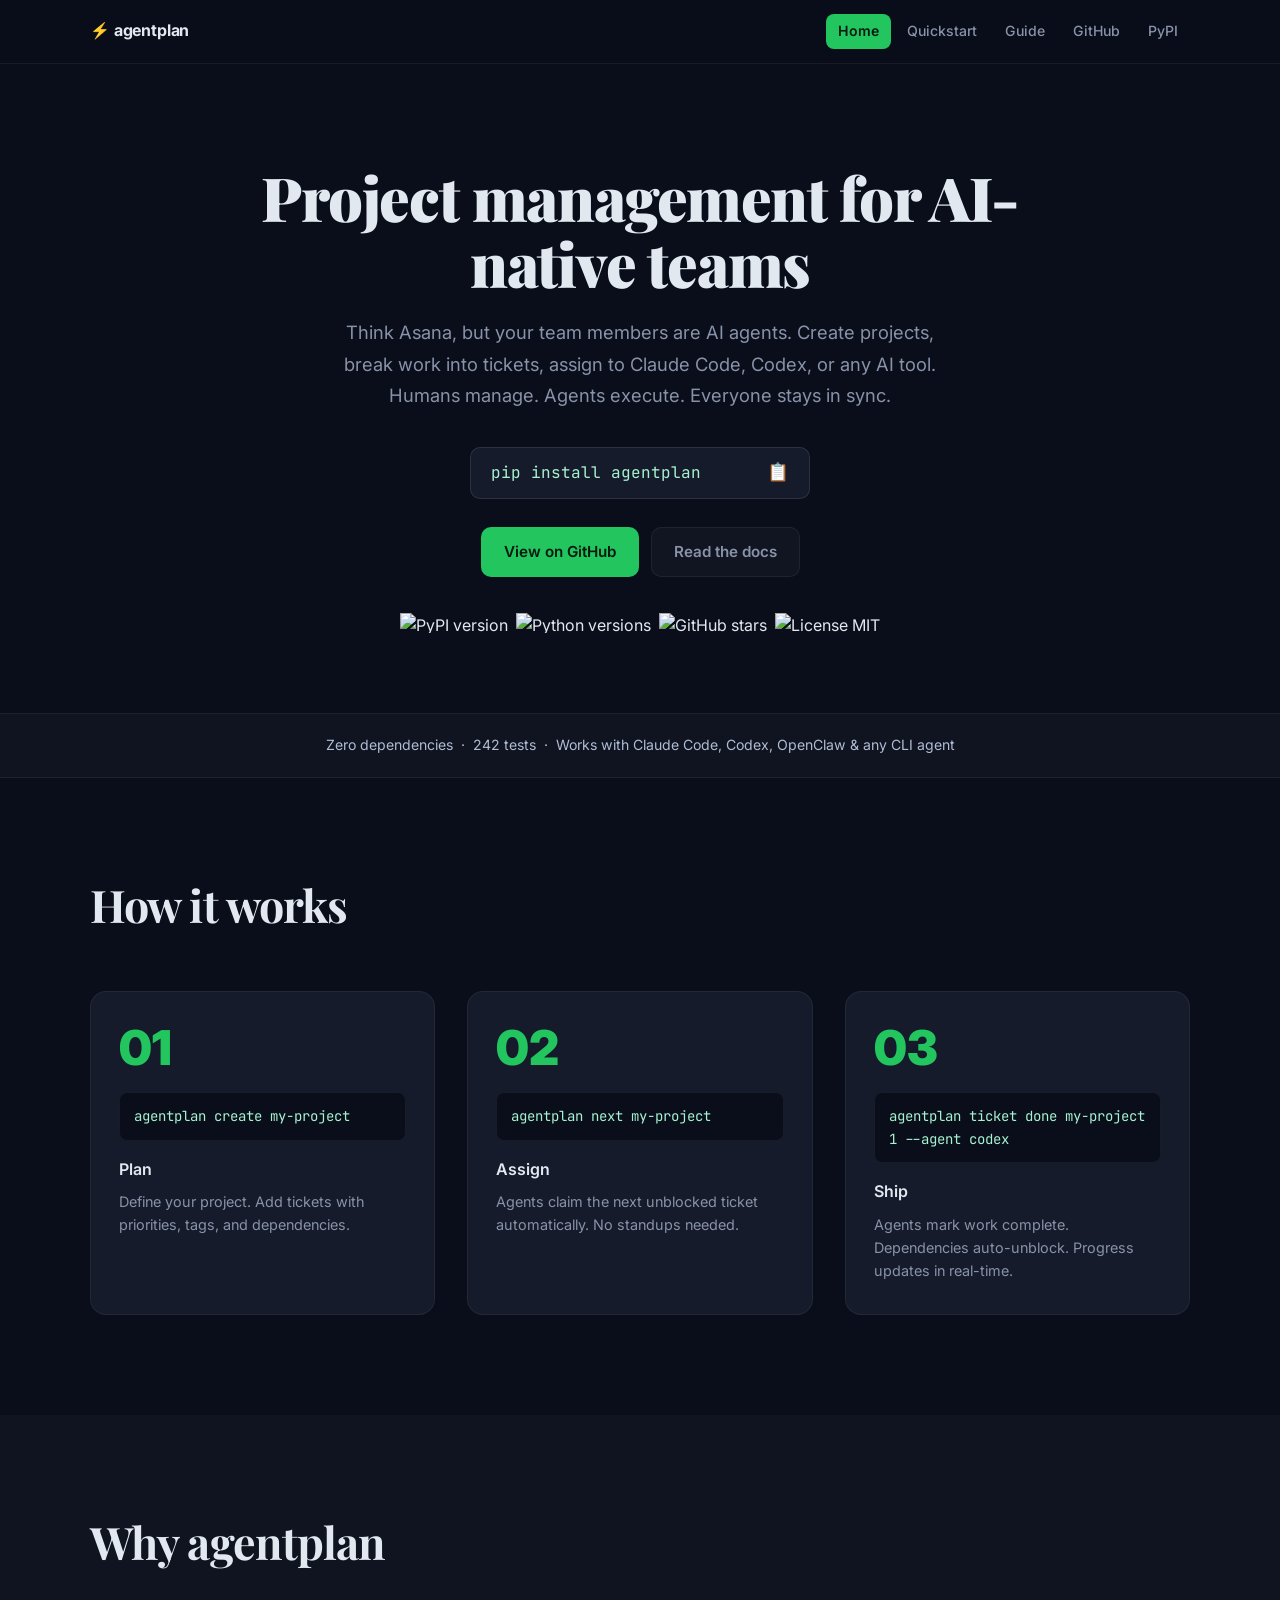
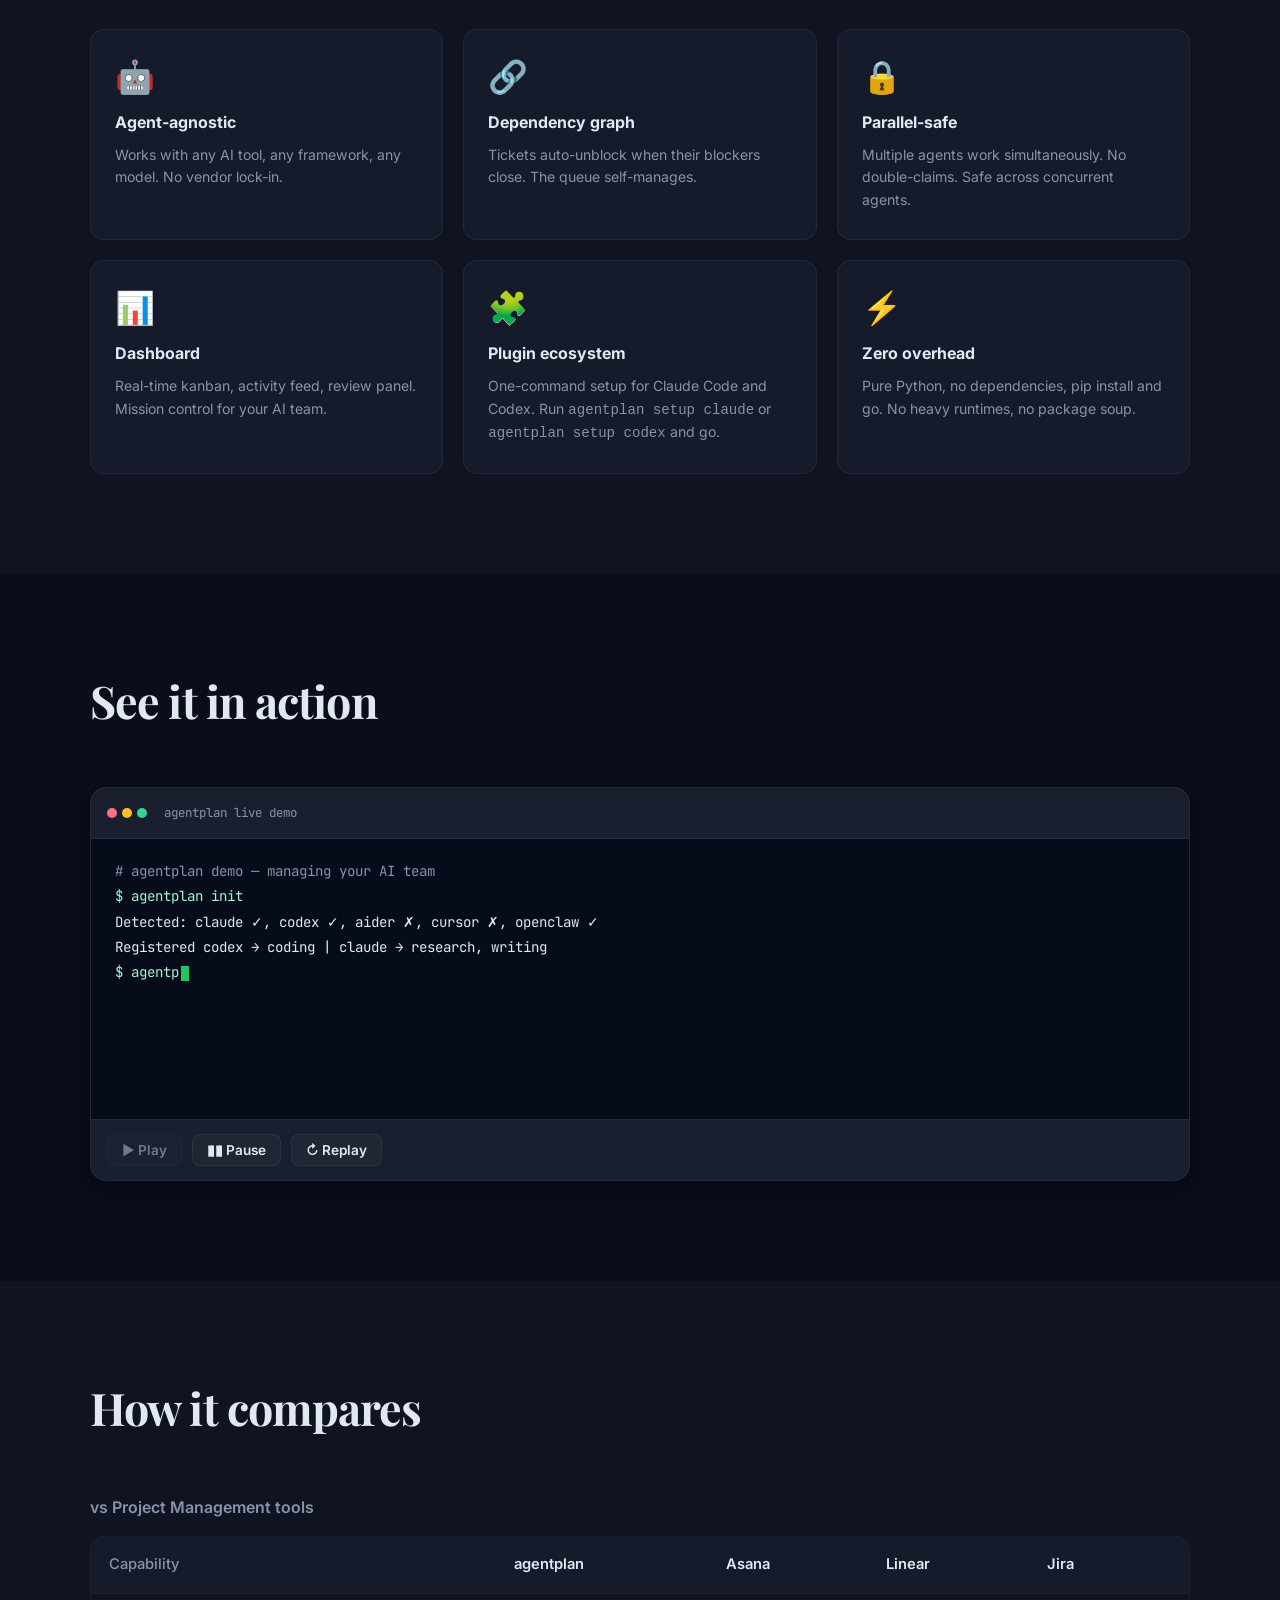
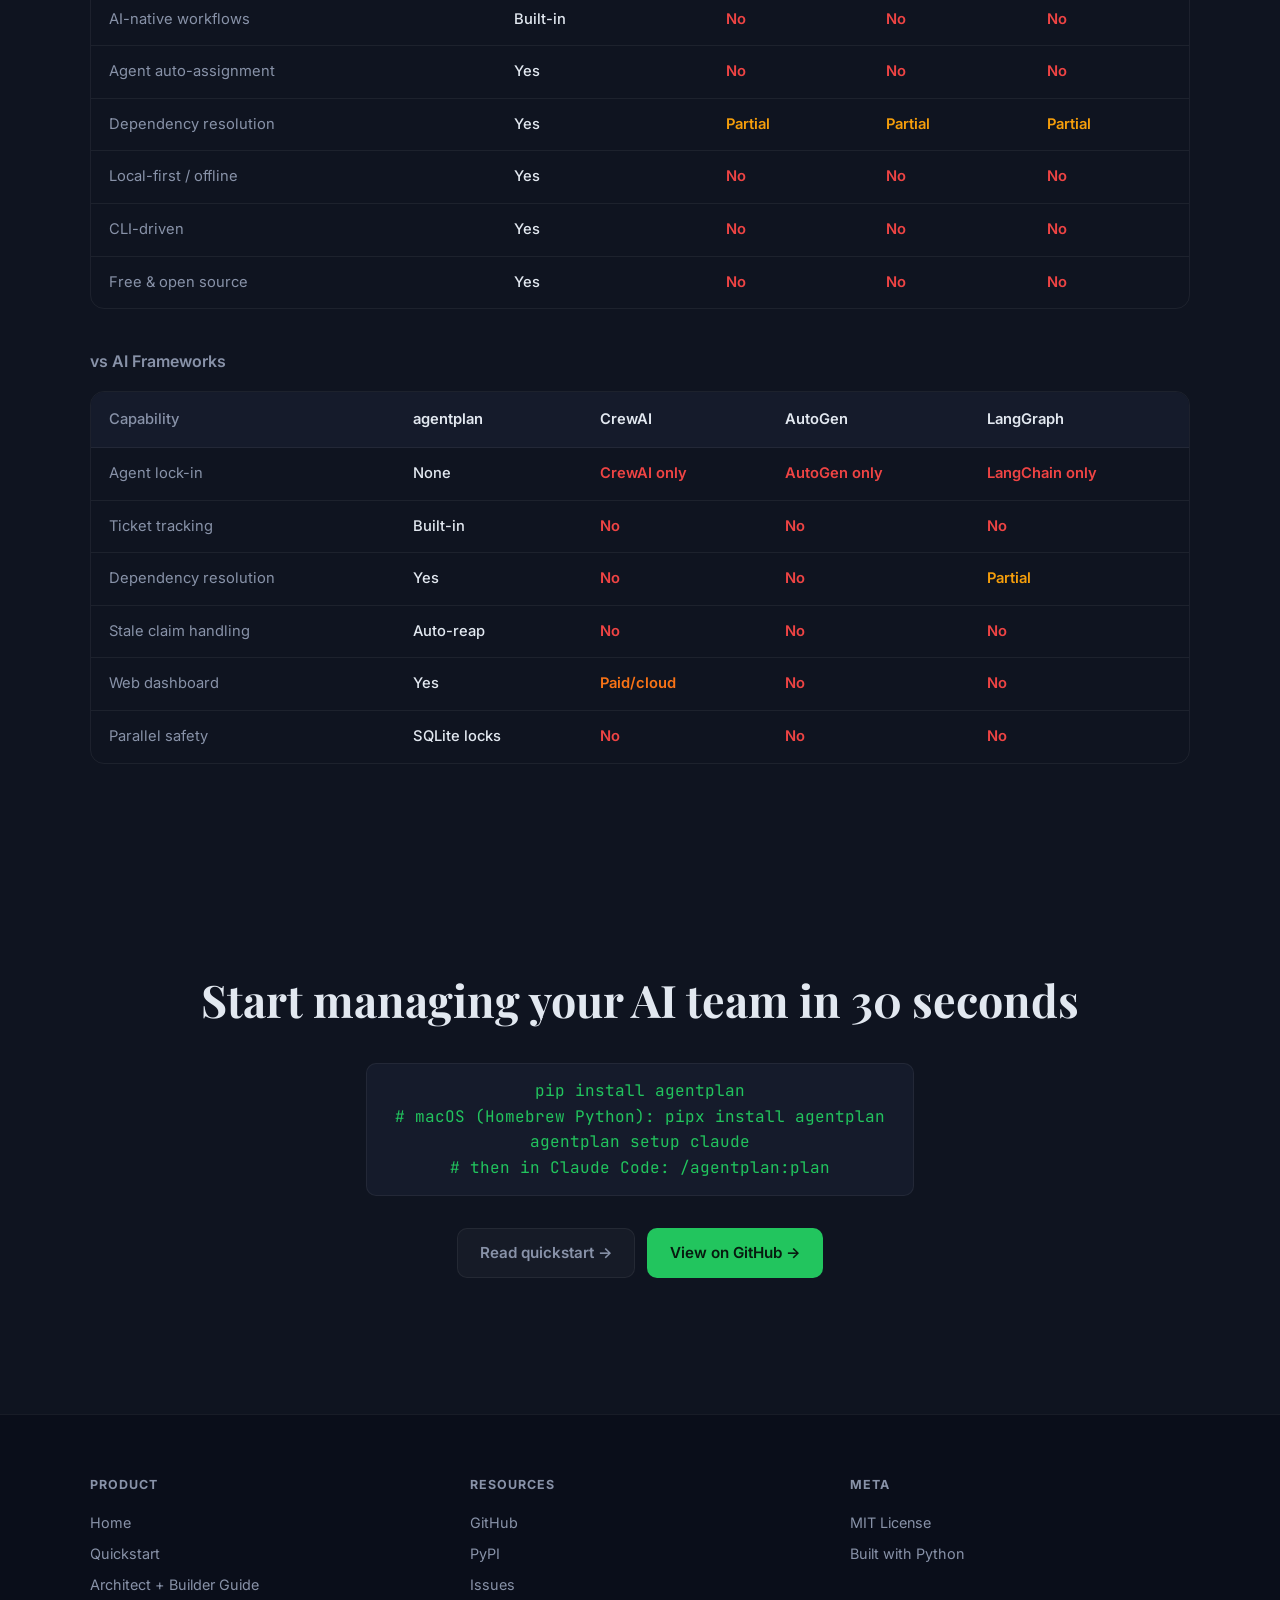
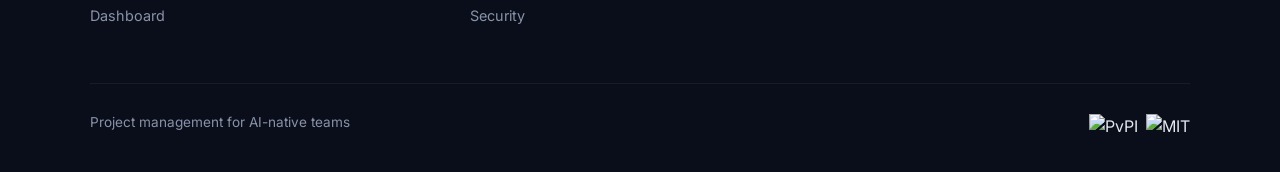
==== commit 38033b4d: "extract shared footer component" ====
--- a/docs/index.html
+++ b/docs/index.html
@@ -106,15 +106,7 @@
     .cta-pip { display: inline-block; font-family: 'JetBrains Mono', monospace; font-size: 1rem; background: var(--panel); border: 1px solid var(--border); border-radius: 10px; padding: 14px 28px; color: var(--accent); margin-bottom: 32px; }
 
     /* FOOTER */
-    footer { background: var(--bg); border-top: 1px solid var(--border); padding: 60px 0 40px; }
-    .footer-grid { display: grid; grid-template-columns: repeat(3, 1fr); gap: 40px; margin-bottom: 48px; }
-    .footer-col h4 { font-family: 'Inter', ui-sans-serif, sans-serif; font-size: 0.78rem; font-weight: 700; color: var(--muted); text-transform: uppercase; letter-spacing: 0.08em; margin-bottom: 16px; }
-    .footer-col a { font-family: 'Inter', ui-sans-serif, sans-serif; display: block; font-size: 0.9rem; color: var(--muted); margin-bottom: 8px; transition: color 0.2s; }
-    .footer-col a:hover { color: var(--text); }
-    .footer-bottom { border-top: 1px solid var(--border); padding-top: 28px; display: flex; align-items: center; justify-content: space-between; flex-wrap: wrap; gap: 16px; }
-    .footer-bottom p { font-family: 'Inter', ui-sans-serif, sans-serif; font-size: 0.85rem; color: var(--muted); }
-    .footer-badges { display: flex; gap: 8px; flex-wrap: wrap; }
-    .footer-badges img { height: 18px; }
+
 
     /* TERMINAL */
     .terminal-demo-card { border: 1px solid var(--border); border-radius: 16px; overflow: hidden; background: var(--panel); box-shadow: var(--shadow); }
@@ -140,17 +132,18 @@
     @media (max-width: 900px) {
       .steps { grid-template-columns: 1fr; }
       .features { grid-template-columns: repeat(2, 1fr); }
-      .footer-grid { grid-template-columns: 1fr 1fr; }
+
     }
     @media (max-width: 640px) {
       .top-nav .container { flex-direction: column; align-items: flex-start; gap: 10px; }
       .features { grid-template-columns: 1fr; }
-      .footer-grid { grid-template-columns: 1fr; }
+
       .btn { width: 100%; justify-content: center; }
       .actions { flex-direction: column; align-items: center; }
       .cli-body { padding: 16px; font-size: 0.78rem; }
     }
   </style>
+  <link rel="stylesheet" href="components/footer.css">
 </head>
 <body>
 
@@ -339,38 +332,7 @@
     </div>
   </section>
 
-  <footer>
-    <div class="container">
-      <div class="footer-grid">
-        <div class="footer-col">
-          <h4>Product</h4>
-          <a href="index.html">Home</a>
-          <a href="quickstart.html">Quickstart</a>
-          <a href="architect-builder.html">Architect + Builder Guide</a>
-          <a href="quickstart.html#dashboard">Dashboard</a>
-        </div>
-        <div class="footer-col">
-          <h4>Resources</h4>
-          <a href="https://github.com/fraction12/agentplan" target="_blank" rel="noopener">GitHub</a>
-          <a href="https://pypi.org/project/agentplan/" target="_blank" rel="noopener">PyPI</a>
-          <a href="https://github.com/fraction12/agentplan/issues" target="_blank" rel="noopener">Issues</a>
-          <a href="https://github.com/fraction12/agentplan/blob/main/SECURITY.md" target="_blank" rel="noopener">Security</a>
-        </div>
-        <div class="footer-col">
-          <h4>Meta</h4>
-          <a href="https://github.com/fraction12/agentplan/blob/main/LICENSE" target="_blank" rel="noopener">MIT License</a>
-          <a href="https://python.org" target="_blank" rel="noopener">Built with Python</a>
-        </div>
-      </div>
-      <div class="footer-bottom">
-        <p>Project management for AI-native teams</p>
-        <div class="footer-badges">
-          <img src="https://img.shields.io/pypi/v/agentplan?style=flat-square&color=22c55e&labelColor=151b2b" alt="PyPI" />
-          <img src="https://img.shields.io/pypi/l/agentplan?style=flat-square&color=8892a8&labelColor=151b2b" alt="MIT" />
-        </div>
-      </div>
-    </div>
-  </footer>
+  <div id="footer-placeholder"></div>
 
   <script>
     (() => {
@@ -478,5 +440,6 @@
       setTimeout(() => { if (!state.started) runDemo(); }, 600);
     })();
   </script>
+  <script>fetch('components/footer.html').then(r=>r.text()).then(h=>document.getElementById('footer-placeholder').innerHTML=h)</script>
 </body>
 </html>
--- a/docs/components/footer.css
+++ b/docs/components/footer.css
@@ -0,0 +1,16 @@
+footer { background: var(--bg); border-top: 1px solid var(--border); padding: 60px 0 40px; }
+.footer-grid { display: grid; grid-template-columns: repeat(3, 1fr); gap: 40px; margin-bottom: 48px; }
+.footer-col h4 { font-family: 'Inter', ui-sans-serif, sans-serif; font-size: 0.78rem; font-weight: 700; color: var(--muted); text-transform: uppercase; letter-spacing: 0.08em; margin-bottom: 16px; }
+.footer-col a { font-family: 'Inter', ui-sans-serif, sans-serif; display: block; font-size: 0.9rem; color: var(--muted); margin-bottom: 8px; transition: color 0.2s; }
+.footer-col a:hover { color: var(--text); }
+.footer-bottom { border-top: 1px solid var(--border); padding-top: 28px; display: flex; align-items: center; justify-content: space-between; flex-wrap: wrap; gap: 16px; }
+.footer-bottom p { font-family: 'Inter', ui-sans-serif, sans-serif; font-size: 0.85rem; color: var(--muted); }
+.footer-badges { display: flex; gap: 8px; flex-wrap: wrap; }
+.footer-badges img { height: 18px; }
+
+@media (max-width: 900px) {
+  .footer-grid { grid-template-columns: 1fr 1fr; }
+}
+@media (max-width: 640px) {
+  .footer-grid { grid-template-columns: 1fr; }
+}
